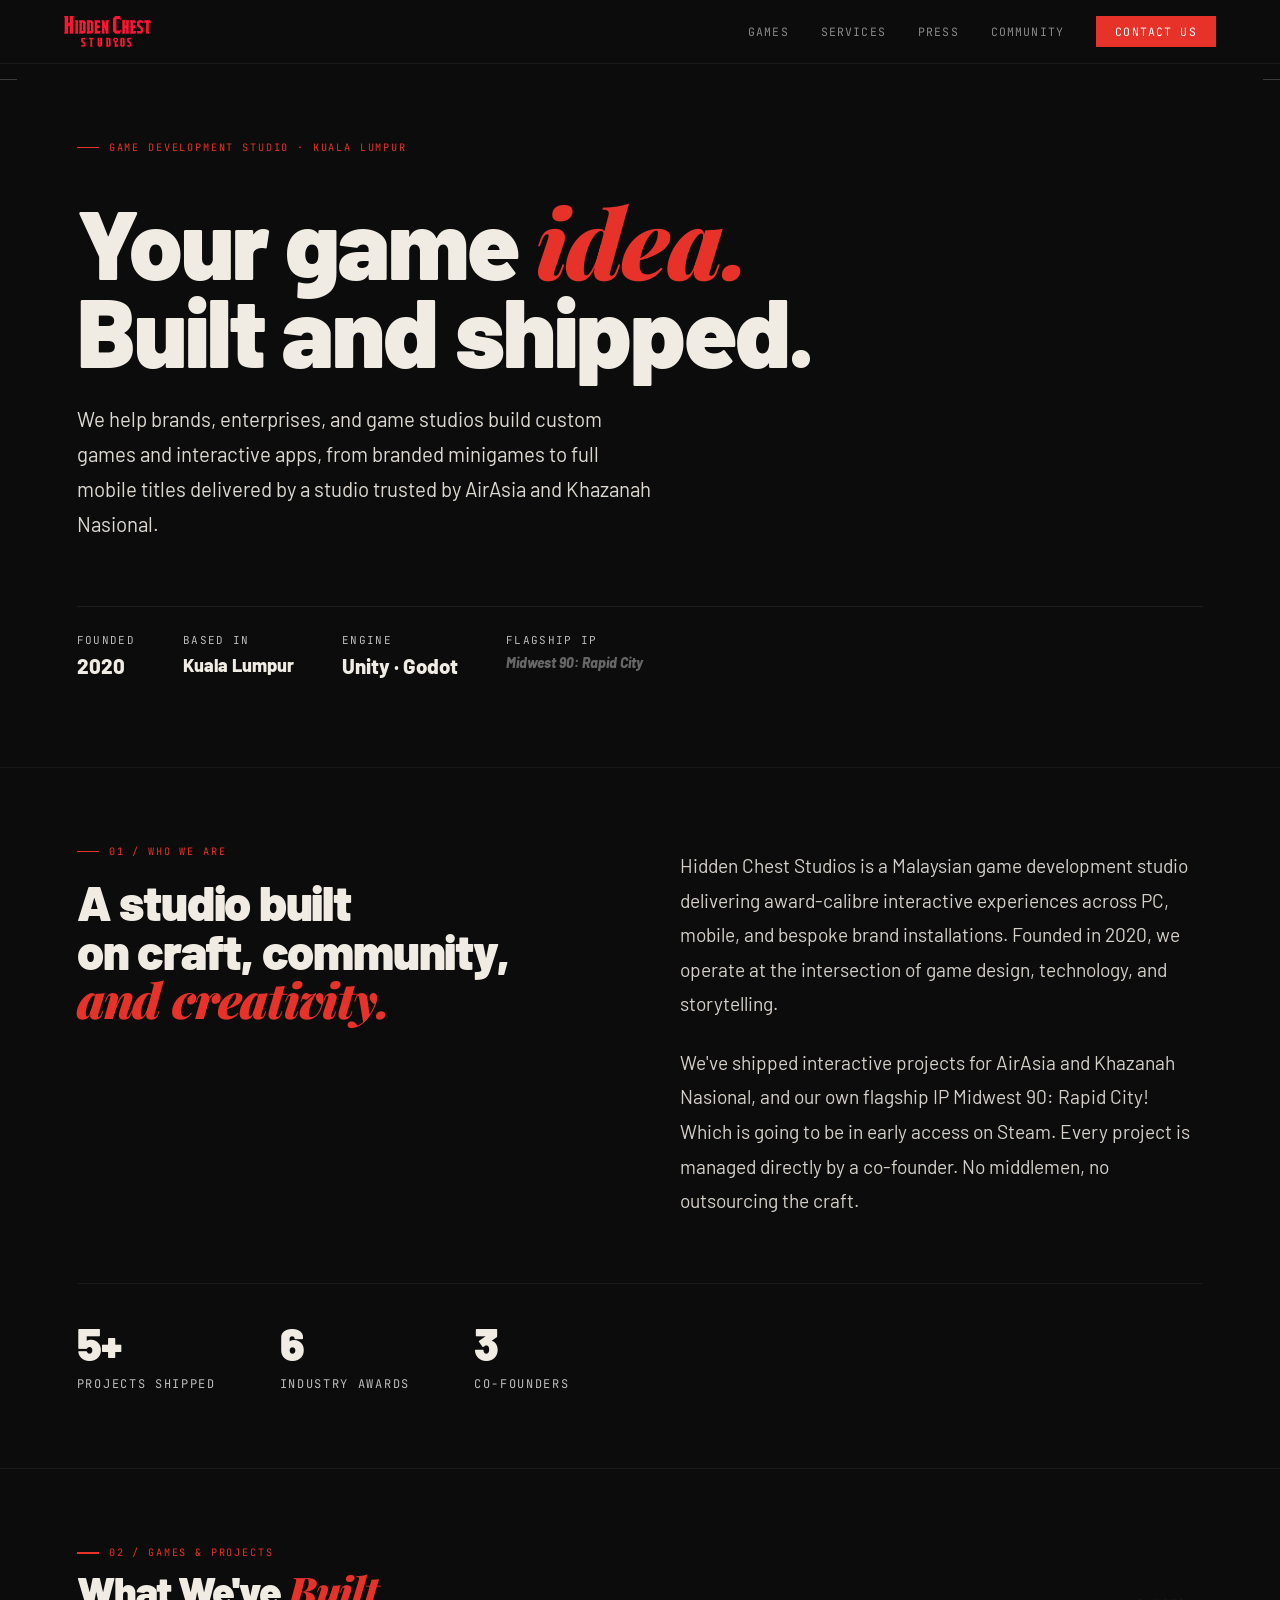
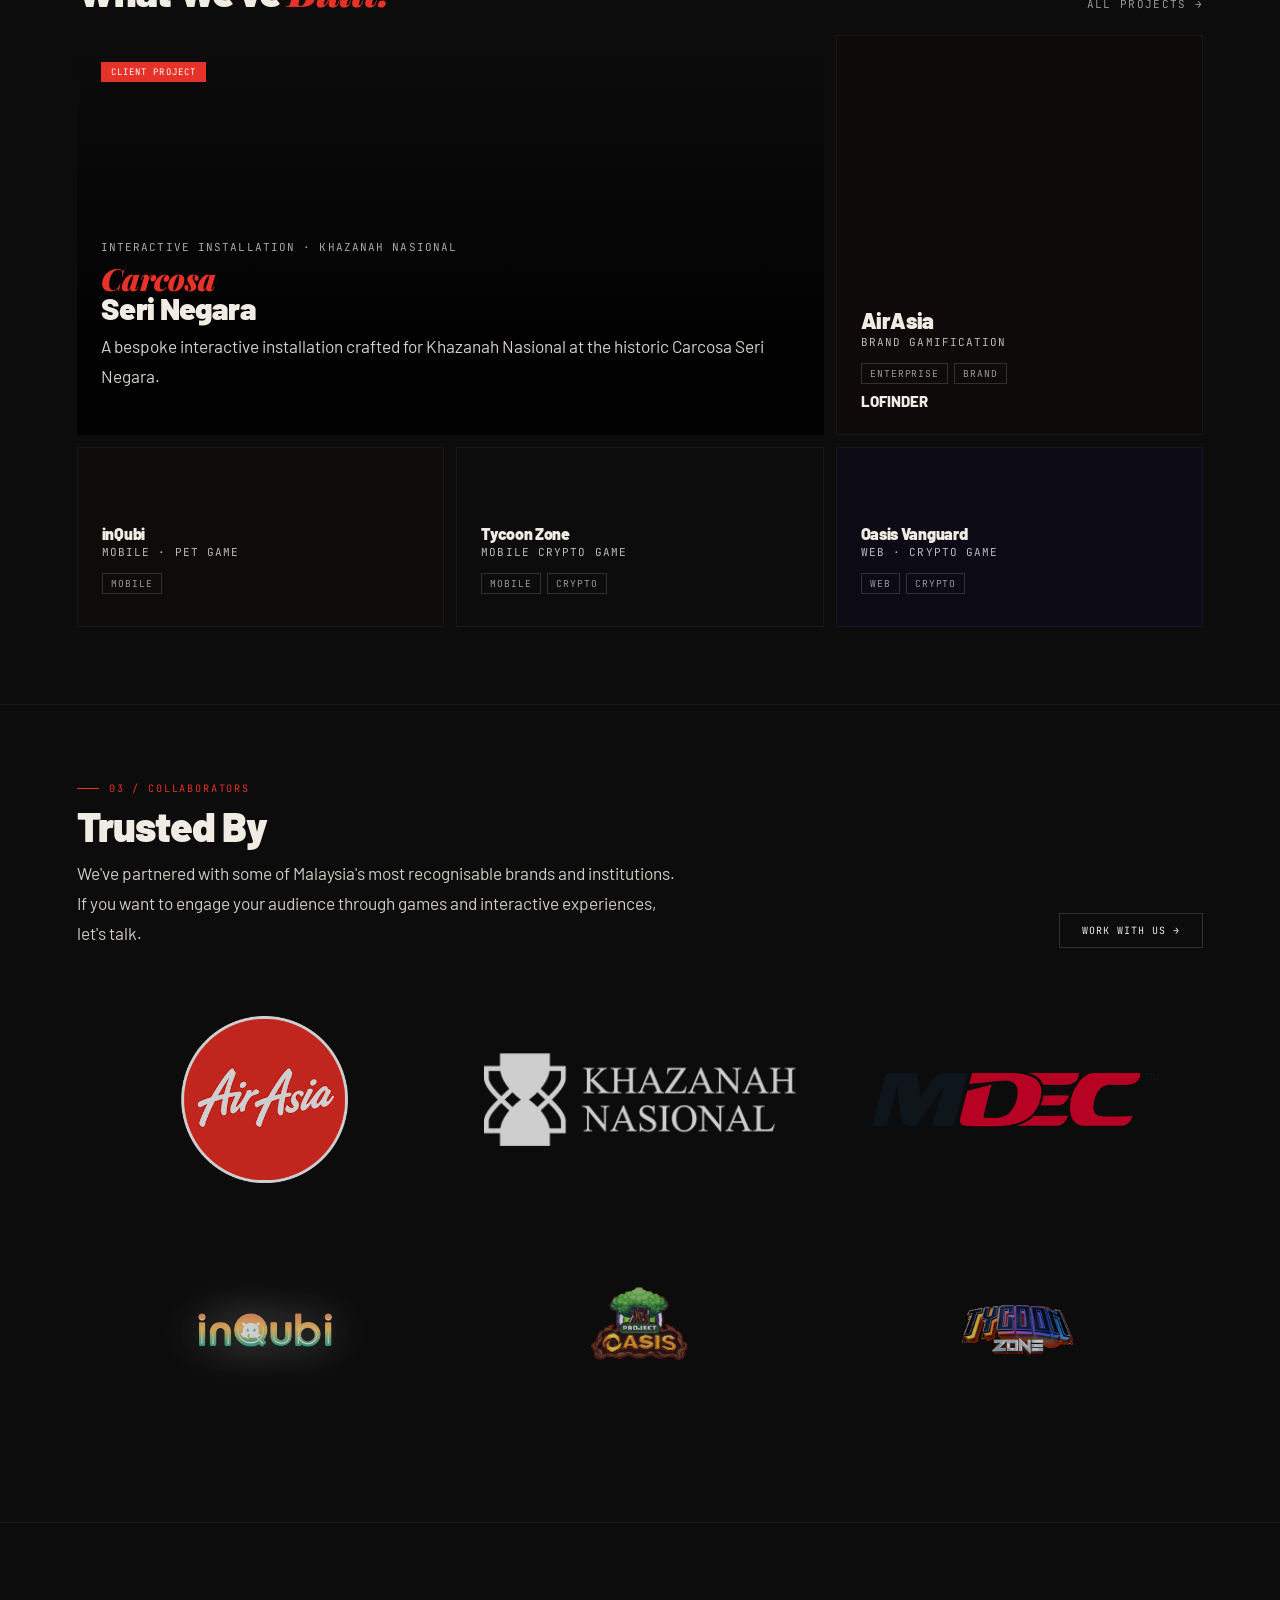
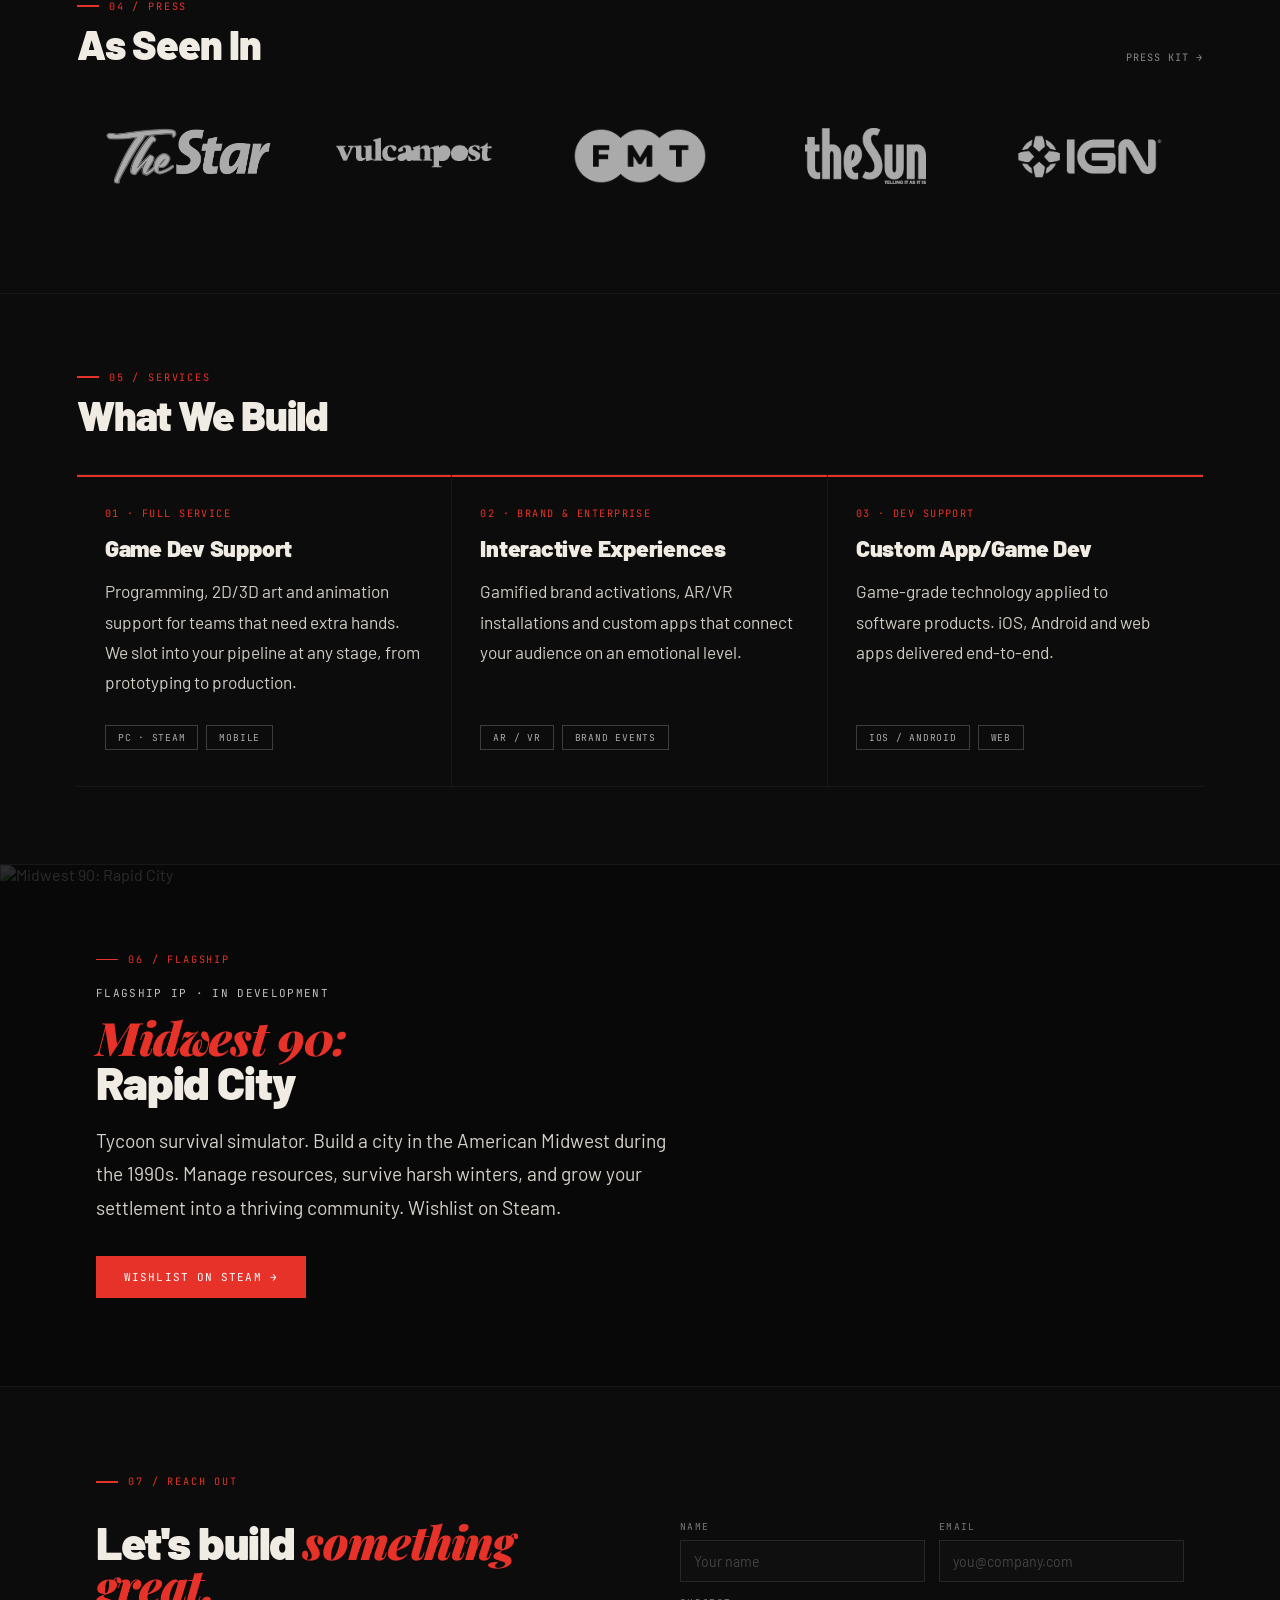
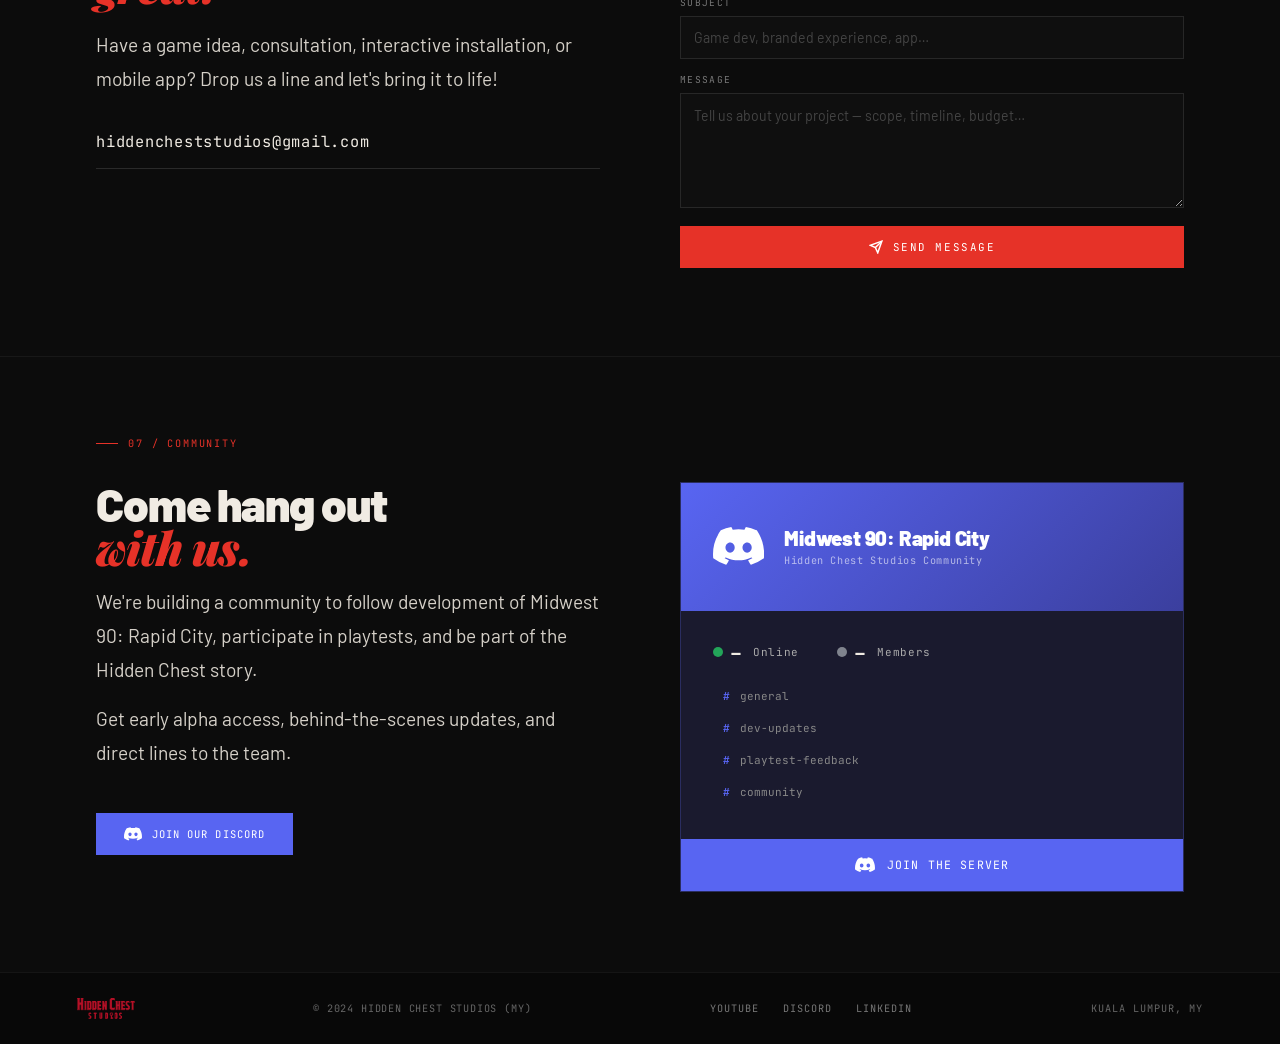
==== index.html @ c143914c "Cache-bust content.json fetch to prevent stale content flashing back" ====
<!DOCTYPE html>
<html lang="en">
<head>
  <meta charset="UTF-8">
  <meta name="viewport" content="width=device-width, initial-scale=1.0">
  <title>Hidden Chest Studio</title>
  <link rel="preconnect" href="https://fonts.googleapis.com">
  <link rel="preconnect" href="https://fonts.gstatic.com" crossorigin>
  <link href="https://fonts.googleapis.com/css2?family=Barlow:ital,wght@0,400;0,600;0,700;0,800;0,900;1,400&family=JetBrains+Mono:wght@400;500&family=Playfair+Display:ital,wght@1,400;1,700&family=Space+Grotesk:wght@300;400;500;600;700&family=Syne:wght@400;600;700;800&display=swap" rel="stylesheet">
  <style>
    *, *::before, *::after { box-sizing: border-box; margin: 0; padding: 0; }
    :root {
      --bg:      #0C0C0C;
      --red:     #E63228;
      --cream:   #F0EBE3;
      --border:  rgba(255,255,255,.05);
      --border6: rgba(255,255,255,.06);
    }
    html { scroll-behavior: smooth; }
    body { background: var(--bg); color: var(--cream); font-family: 'Barlow', system-ui, sans-serif; margin: 0; overflow-x: hidden; }
    @keyframes kb { 0%,100%{transform:scale(1.06) translate(0%,0%)} 50%{transform:scale(1.06) translate(-1.5%,-.8%)} }

    .site { max-width: 2560px; margin: 0 auto; background: var(--bg); box-shadow: 0 8px 80px rgba(0,0,0,.7); }

    /* NAV */
    nav { display:flex; align-items:center; justify-content:space-between; padding:0 clamp(40px,5vw,120px); height:clamp(60px,5vw,80px); background:var(--bg); border-bottom:1px solid var(--border6); position:sticky; top:0; z-index:100; }
    .nav-logo { display:flex; align-items:center; }
    .nav-logo-img { height:clamp(28px,2.4vw,40px); width:auto; display:block; }
    .nav-links { display:flex; align-items:center; gap:32px; }
    .nav-link { font-family:'JetBrains Mono',monospace; font-size:clamp(11px,.9vw,14px); letter-spacing:.1em; text-transform:uppercase; color:#888; text-decoration:none; }
    .nav-link:hover { color:var(--cream); }
    .nav-cta { display:inline-flex; padding:clamp(8px,.6vw,12px) clamp(18px,1.5vw,28px); background:var(--red); color:#fff; font-family:'JetBrains Mono',monospace; font-size:clamp(11px,.9vw,14px); letter-spacing:.1em; text-transform:uppercase; text-decoration:none; }
    .nav-cta:hover { background:#c8241b; }

    /* HERO */
    .hero { position:relative; background:var(--bg); padding:clamp(60px,6vw,120px) clamp(40px,6vw,140px) clamp(70px,7vw,130px); overflow:hidden; min-height:clamp(560px,50vw,900px); }
    .hero-video { position:absolute; inset:0; pointer-events:none; overflow:hidden; z-index:0; }
    .hero-video video { position:absolute; top:0; left:0; width:100%; height:100%; object-fit:cover; object-position:center; }
    .hero-overlay { position:absolute; inset:0; background:rgba(12,12,12,.78); z-index:1; }
    .hero-inner { position:relative; z-index:2; }
    .corner { position:absolute; width:18px; height:18px; }
    .corner-tl { top:-62px; left:-78px; border-top:1.5px solid rgba(255,255,255,.2); border-left:1.5px solid rgba(255,255,255,.2); }
    .corner-tr { top:-62px; right:-78px; border-top:1.5px solid rgba(255,255,255,.2); border-right:1.5px solid rgba(255,255,255,.2); }
    .eyebrow { display:flex; align-items:center; gap:10px; margin-bottom:42px; }
    .eyebrow-line { width:22px; height:1.5px; background:var(--red); }
    .eyebrow-text { font-family:'JetBrains Mono',monospace; font-size:clamp(10px,.8vw,13px); letter-spacing:.18em; text-transform:uppercase; color:var(--red); }
    .hero h1 { margin:0 0 28px; font-family:'Barlow',sans-serif; font-weight:900; font-size:clamp(56px,7.5vw,140px); line-height:.92; letter-spacing:-.02em; color:var(--cream); }
    .hero h1 em { font-family:'Playfair Display',serif; font-style:italic; color:var(--red); }
    .hero-desc { margin:0 0 64px; font-size:clamp(18px,1.6vw,26px); font-weight:400; color:rgba(240,235,227,.92); line-height:1.7; max-width:clamp(500px,45vw,800px); }
    .hero-stats { border-top:1px solid rgba(255,255,255,.07); padding-top:26px; display:flex; align-items:flex-start; gap:48px; flex-wrap:wrap; }
    .stat-label { font-family:'JetBrains Mono',monospace; font-size:clamp(11px,.85vw,14px); letter-spacing:.12em; text-transform:uppercase; color:#bbb; margin-bottom:7px; }
    .stat-val { font-family:'Barlow',sans-serif; font-size:clamp(18px,1.6vw,26px); font-weight:800; color:var(--cream); }

    /* SECTIONS */
    .section { padding:clamp(60px,6vw,120px) clamp(40px,6vw,140px); border-top:1px solid var(--border); }
    .sec-eyebrow { display:flex; align-items:center; gap:10px; margin-bottom:12px; }
    .sec-line { width:22px; height:1.5px; background:var(--red); }
    .sec-tag { font-family:'JetBrains Mono',monospace; font-size:clamp(10px,.8vw,13px); letter-spacing:.18em; text-transform:uppercase; color:var(--red); }
    .sec-h2 { margin:0; font-family:'Barlow',sans-serif; font-weight:900; font-size:clamp(36px,3.2vw,60px); letter-spacing:-.025em; color:var(--cream); line-height:.95; }
    .sec-h2 em { font-family:'Playfair Display',serif; font-style:italic; color:var(--red); }

    /* WHO WE ARE */
    .about-grid { display:grid; grid-template-columns:1fr 1fr; gap:80px; align-items:start; margin-top:0; }
    .about-left { }
    .about-left .sec-eyebrow { margin-bottom:20px; }
    .about-left h2 { font-family:'Barlow',sans-serif; font-weight:900; font-size:clamp(36px,3.8vw,54px); letter-spacing:-.025em; color:var(--cream); line-height:1.0; margin:0; }
    .about-left h2 em { font-family:'Playfair Display',serif; font-style:italic; color:var(--red); }
    .about-right { padding-top:4px; }
    .about-p { font-size:clamp(17px,1.5vw,22px); color:rgba(240,235,227,.88); line-height:1.8; margin:0 0 24px; }
    .about-p em { font-style:italic; color:rgba(240,235,227,.95); }
    .about-stats { display:flex; gap:64px; margin-top:40px; padding-top:32px; border-top:1px solid var(--border); }
    .about-stat-num { font-family:'Barlow',sans-serif; font-size:clamp(38px,3.5vw,64px); font-weight:900; color:var(--cream); letter-spacing:-.02em; margin-bottom:6px; }
    .about-stat-label { font-family:'JetBrains Mono',monospace; font-size:clamp(12px,.9vw,15px); letter-spacing:.14em; text-transform:uppercase; color:#bbb; }
    /* legacy stat-block kept for compat */
    .stat-block { padding:18px 0; border-bottom:1px solid var(--border); display:flex; align-items:flex-end; justify-content:space-between; }
    .stat-block:last-child { border-bottom:none; }
    .stat-big { font-family:'Barlow',sans-serif; font-size:36px; font-weight:900; letter-spacing:-.02em; color:var(--cream); }
    .stat-sub { font-family:'JetBrains Mono',monospace; font-size:9px; letter-spacing:.12em; text-transform:uppercase; color:#444; margin-top:5px; }

    /* SERVICES */
    .services-grid { display:grid; grid-template-columns:repeat(3,1fr); gap:0; margin-top:40px; border-top:1px solid var(--border); }
    .svc-card { background:transparent; border-right:1px solid var(--border); border-bottom:1px solid var(--border); padding:32px 28px 36px; display:flex; flex-direction:column; justify-content:space-between; position:relative; }
    .svc-card:last-child { border-right:none; }
    .svc-card::before { content:''; position:absolute; top:0; left:0; right:0; height:2px; background:var(--red); }
    .svc-num { font-family:'JetBrains Mono',monospace; font-size:clamp(10px,.8vw,13px); letter-spacing:.14em; text-transform:uppercase; color:var(--red); margin-bottom:14px; }
    .svc-title { font-family:'Barlow',sans-serif; font-size:clamp(20px,1.8vw,28px); font-weight:900; color:var(--cream); margin:0 0 14px; letter-spacing:-.01em; }
    .svc-desc { font-size:clamp(16px,1.35vw,21px); color:#d0cbc3; line-height:1.75; margin-bottom:28px; }
    .svc-tags { display:flex; gap:8px; flex-wrap:wrap; }
    .svc-tag { display:inline-block; font-family:'JetBrains Mono',monospace; font-size:clamp(9px,.75vw,12px); letter-spacing:.08em; text-transform:uppercase; color:#aaa; border:1px solid rgba(255,255,255,.2); padding:5px 12px; }

    /* TRUSTED BY */
    .partners-header { display:flex; align-items:flex-end; justify-content:space-between; margin-bottom:36px; }
    .partners-cta { display:inline-flex; padding:10px 22px; border:1px solid rgba(255,255,255,.15); color:var(--cream); font-family:'JetBrains Mono',monospace; font-size:10px; letter-spacing:.1em; text-transform:uppercase; text-decoration:none; }
    .partners-cta:hover { background:rgba(255,255,255,.05); }
    .partners-sub { font-size:clamp(16px,1.35vw,21px); color:#d0cbc3; line-height:1.75; max-width:600px; margin-top:12px; }
    .partners-grid { display:grid; grid-template-columns:repeat(3,1fr); }
    .partner-box { padding:clamp(24px,2.5vw,48px); display:flex; align-items:center; justify-content:center; height:clamp(200px,18vw,320px); }
    .partner-box:nth-child(3n) { border-right:none; }
    .partner-box:nth-child(4),.partner-box:nth-child(5),.partner-box:nth-child(6) { border-bottom:none; }
    .partner-name { font-family:'JetBrains Mono',monospace; font-size:11px; letter-spacing:.12em; text-transform:uppercase; color:#777; text-align:center; }
    .partner-logo { width:100%; height:100%; object-fit:contain; opacity:.8; transition:opacity .3s, transform .3s; filter:none; }
    .partner-box:hover .partner-logo { opacity:1; transform:scale(1.05); }
    .partner-logo--white { filter:brightness(0) invert(1); }

    /* PRESS */
    .press-header { display:flex; align-items:flex-end; justify-content:space-between; margin-bottom:32px; }
    .press-kit-link { font-family:'JetBrains Mono',monospace; font-size:clamp(10px,.8vw,13px); letter-spacing:.1em; text-transform:uppercase; color:#888; text-decoration:none; }
    .press-kit-link:hover { color:var(--cream); }
    .press-grid { display:grid; grid-template-columns:repeat(5,1fr); gap:0; }
    .press-card { padding:clamp(24px,2.5vw,44px) clamp(20px,2vw,36px); display:flex; align-items:center; justify-content:center; }
    .press-logo { max-height:clamp(56px,4.4vw,80px); width:auto; max-width:100%; filter:brightness(0) invert(1); opacity:.65; transition:opacity .2s; display:block; }
    .press-card:hover .press-logo { opacity:1; }

    /* GAMES BENTO */
    .games-header { display:flex; align-items:flex-end; justify-content:space-between; margin-bottom:24px; }
    .games-all { font-family:'JetBrains Mono',monospace; font-size:clamp(11px,.85vw,14px); letter-spacing:.12em; text-transform:uppercase; color:#999; text-decoration:none; }
    .games-all:hover { color:var(--cream); }
    .games-bento { display:grid; grid-template-columns:repeat(3,1fr); gap:12px; }
    /* Flagship */
    .game-flagship { grid-column:span 2; position:relative; overflow:hidden; min-height:400px; background:#0d0d0d; display:flex; flex-direction:column; }
    .game-flagship-bg { position:absolute; inset:0; }
    .game-flagship-bg img { width:100%; height:100%; object-fit:cover; opacity:.7; }
    .game-flagship-overlay { position:absolute; inset:0; background:linear-gradient(to top,rgba(0,0,0,.85) 25%,rgba(0,0,0,.08) 100%); }
    .game-flagship-top { position:relative; z-index:3; padding:24px 24px 0; }
    .game-flagship-badge { display:inline-block; padding:4px 10px; background:var(--red); font-family:'JetBrains Mono',monospace; font-size:9px; letter-spacing:.12em; text-transform:uppercase; color:#fff; }
    .game-flagship-content { position:relative; z-index:3; padding:24px; margin-top:auto; }
    .game-platform { font-family:'JetBrains Mono',monospace; font-size:clamp(11px,.85vw,13px); letter-spacing:.1em; text-transform:uppercase; color:rgba(255,255,255,.65); margin-bottom:10px; }
    .game-flagship-content h3 { margin:0 0 10px; font-family:'Barlow',sans-serif; font-weight:900; font-size:clamp(26px,2.4vw,36px); letter-spacing:-.02em; color:var(--cream); line-height:.95; }
    .game-flagship-content h3 em { font-family:'Playfair Display',serif; font-style:italic; color:var(--red); }
    .game-flagship-desc { font-size:clamp(16px,1.35vw,20px); color:#d5d0c8; line-height:1.7; margin:0 0 20px; }
    .game-flagship-cta { display:inline-flex; padding:10px 22px; background:var(--red); color:#fff; font-family:'JetBrains Mono',monospace; font-size:10px; letter-spacing:.1em; text-transform:uppercase; text-decoration:none; }
    .game-flagship-cta:hover { background:#c8241b; }
    /* Small cards */
    .game-card { background:#111; border:1px solid var(--border); padding:24px; display:flex; flex-direction:column; min-height:180px; }
    .game-card-icon { width:30px; height:30px; }
    .game-card-name-big { font-family:'Barlow',sans-serif; font-size:22px; font-weight:900; color:var(--cream); letter-spacing:-.02em; margin:16px 0 2px; }
    .game-card-sub { font-family:'JetBrains Mono',monospace; font-size:clamp(11px,.85vw,13px); letter-spacing:.1em; text-transform:uppercase; color:#bbb; }
    .game-card-bottom { margin-top:auto; padding-top:20px; }
    .game-card-tags { display:flex; gap:6px; flex-wrap:wrap; margin-bottom:8px; }
    .game-card-tag { font-family:'JetBrains Mono',monospace; font-size:clamp(9px,.75vw,12px); letter-spacing:.1em; text-transform:uppercase; color:#999; border:1px solid rgba(255,255,255,.15); padding:3px 8px; }
    .game-card-title { font-family:'Barlow',sans-serif; font-size:15px; font-weight:800; color:var(--cream); }


    .game-card { position:relative; overflow:hidden; }
    .game-card-bgimg { position:absolute; inset:0; z-index:0; }
    .game-card-bgimg img { width:100%; height:100%; object-fit:cover; opacity:.6; }
    .game-card-bgimg::after { content:''; position:absolute; inset:0; background:linear-gradient(to top, rgba(0,0,0,.78) 15%, rgba(0,0,0,.08) 100%); }
    .game-card > *:not(.game-card-bgimg) { position:relative; z-index:1; }
    .game-card-logo { height:30px; width:auto; display:block; }
    .game-card-bottom .game-card-name-big { margin-top:0; }
    .game-card-bottom .game-card-sub { margin-bottom:14px; }
    /* FLAGSHIP */
    .flagship { position:relative; overflow:hidden; padding:88px 96px; border-top:1px solid var(--border); min-height:500px; }
    .flagship-bg { position:absolute; inset:0; z-index:0; }
    .flagship-bg img { width:100%; height:100%; object-fit:cover; opacity:.55; }
    .flagship-overlay { position:absolute; inset:0; background:rgba(8,8,8,.72); z-index:1; }
    .flagship-inner { position:relative; z-index:2; max-width:600px; }
    .flagship-subtitle { font-family:'JetBrains Mono',monospace; font-size:clamp(11px,.85vw,14px); letter-spacing:.12em; text-transform:uppercase; color:#fff; margin-bottom:16px; opacity:.75; }
    .flagship h2 { margin:0 0 20px; font-family:'Barlow',sans-serif; font-weight:900; font-size:clamp(36px,3.6vw,52px); letter-spacing:-.025em; color:var(--cream); line-height:.95; }
    .flagship h2 em { font-family:'Playfair Display',serif; font-style:italic; color:var(--red); }
    .flagship-desc { font-size:clamp(17px,1.5vw,23px); color:#d5d0c8; line-height:1.75; margin:0 0 32px; }
    .flagship-cta { display:inline-flex; padding:14px 28px; background:var(--red); color:#fff; font-family:'JetBrains Mono',monospace; font-size:11px; letter-spacing:.1em; text-transform:uppercase; text-decoration:none; }
    .flagship-cta:hover { background:#c8241b; }

    /* CONTACT */
    .contact { padding:88px 96px; border-top:1px solid var(--border); }
    .contact-grid { display:grid; grid-template-columns:1fr 1fr; gap:80px; align-items:start; margin-top:32px; }
    .contact h2 { margin:0 0 20px; font-family:'Barlow',sans-serif; font-weight:900; font-size:clamp(32px,3.6vw,52px); letter-spacing:-.025em; color:var(--cream); line-height:.95; }
    .contact h2 em { font-family:'Playfair Display',serif; font-style:italic; color:var(--red); }
    .contact-desc { font-size:clamp(17px,1.5vw,23px); color:#d5d0c8; line-height:1.75; margin:0 0 36px; }
    .contact-email { display:block; font-family:'JetBrains Mono',monospace; font-size:clamp(14px,1.2vw,18px); letter-spacing:.05em; color:var(--cream); text-decoration:none; border-bottom:1px solid rgba(255,255,255,.12); padding-bottom:16px; margin-bottom:16px; }
    .contact-email:hover { color:var(--red); }
    /* CONTACT FORM */
    .contact-form { display:flex; flex-direction:column; gap:14px; }
    .form-row { display:grid; grid-template-columns:1fr 1fr; gap:14px; }
    .form-field { display:flex; flex-direction:column; gap:7px; }
    .form-label { font-family:'JetBrains Mono',monospace; font-size:clamp(9px,.75vw,11px); letter-spacing:.14em; text-transform:uppercase; color:#777; }
    .form-input, .form-textarea { background:#0f0f0f; border:1px solid rgba(255,255,255,.1); color:var(--cream); font-family:'Barlow',sans-serif; font-size:clamp(14px,1.1vw,16px); padding:clamp(10px,.9vw,14px) clamp(12px,1vw,16px); outline:none; transition:border-color .2s; width:100%; }
    .form-input:focus, .form-textarea:focus { border-color:var(--red); }
    .form-input::placeholder, .form-textarea::placeholder { color:#444; }
    .form-textarea { resize:vertical; min-height:clamp(100px,9vw,140px); line-height:1.6; }
    .form-submit { display:flex; align-items:center; justify-content:center; gap:10px; width:100%; padding:clamp(12px,1.1vw,16px); background:var(--red); color:#fff; font-family:'JetBrains Mono',monospace; font-size:clamp(10px,.85vw,13px); letter-spacing:.14em; text-transform:uppercase; border:none; cursor:pointer; margin-top:4px; transition:background .2s; }
    .form-submit:hover { background:#c8241b; }
    .form-submit:disabled { background:#555; cursor:not-allowed; }
    .form-success { display:none; flex-direction:column; align-items:center; justify-content:center; text-align:center; gap:14px; padding:clamp(32px,4vw,56px) 24px; border:1px solid rgba(255,255,255,.06); }
    .form-success-check { width:44px; height:44px; border-radius:50%; background:rgba(230,50,40,.12); display:flex; align-items:center; justify-content:center; }
    .form-success-title { font-family:'Barlow',sans-serif; font-weight:900; font-size:clamp(18px,1.6vw,24px); color:var(--cream); }
    .form-success-sub { font-family:'JetBrains Mono',monospace; font-size:clamp(10px,.85vw,13px); letter-spacing:.08em; color:#666; }

    /* COMMUNITY */
    .community { padding:80px 96px; background:var(--bg); border-top:1px solid var(--border); }
    .community-grid { display:grid; grid-template-columns:1fr 1fr; gap:80px; align-items:start; margin-top:32px; }
    .community h2 { margin:0 0 16px; font-family:'Barlow',sans-serif; font-weight:900; font-size:clamp(32px,3.6vw,52px); letter-spacing:-.025em; color:var(--cream); line-height:.95; }
    .community h2 em { font-family:'Playfair Display',serif; font-style:italic; color:var(--red); }
    .community-p { font-size:clamp(17px,1.5vw,23px); color:#d5d0c8; line-height:1.75; margin:0 0 16px; }
    .discord-btn { display:inline-flex; align-items:center; gap:10px; padding:14px 28px; background:#5865F2; color:#fff; font-family:'JetBrains Mono',monospace; font-size:10.5px; letter-spacing:.1em; text-transform:uppercase; text-decoration:none; margin-top:28px; }
    .discord-btn:hover { background:#4752c4; }
    .discord-card { background:#1a1a2e; border:1px solid rgba(88,101,242,.25); overflow:hidden; display:flex; flex-direction:column; }
    .discord-card-banner { background:linear-gradient(135deg,#5865F2 0%,#3b3f9e 100%); padding:clamp(28px,3vw,48px) clamp(24px,2.5vw,40px); display:flex; align-items:center; gap:20px; }
    .discord-card-icon { width:clamp(48px,4vw,72px); height:clamp(48px,4vw,72px); flex-shrink:0; }
    .discord-card-server { font-family:'Barlow',sans-serif; font-size:clamp(18px,1.6vw,26px); font-weight:900; color:#fff; letter-spacing:-.01em; }
    .discord-card-tagline { font-family:'JetBrains Mono',monospace; font-size:clamp(10px,.8vw,13px); color:rgba(255,255,255,.6); letter-spacing:.06em; margin-top:4px; }
    .discord-card-body { padding:clamp(24px,2.5vw,40px); display:flex; flex-direction:column; gap:20px; flex:1; }
    .discord-card-stats { display:flex; gap:clamp(24px,3vw,48px); }
    .discord-stat { display:flex; align-items:center; gap:8px; }
    .discord-stat-dot { width:10px; height:10px; border-radius:50%; flex-shrink:0; }
    .discord-stat-dot--online { background:#23a559; }
    .discord-stat-dot--members { background:#80848e; }
    .discord-stat-label { font-family:'JetBrains Mono',monospace; font-size:clamp(11px,.85vw,14px); color:#aaa; letter-spacing:.06em; }
    .discord-stat-num { font-family:'Barlow',sans-serif; font-size:clamp(14px,1.2vw,18px); font-weight:800; color:var(--cream); margin-right:4px; }
    .discord-channels { display:flex; flex-direction:column; gap:2px; }
    .discord-channel { display:flex; align-items:center; gap:10px; padding:8px 10px; border-radius:4px; font-family:'JetBrains Mono',monospace; font-size:clamp(11px,.85vw,14px); color:#888; }
    .discord-channel::before { content:'#'; color:#5865F2; font-weight:700; }
    .discord-card-join { display:flex; align-items:center; justify-content:center; gap:12px; padding:clamp(14px,1.4vw,22px); background:#5865F2; color:#fff; font-family:'JetBrains Mono',monospace; font-size:clamp(11px,.9vw,14px); letter-spacing:.1em; text-transform:uppercase; text-decoration:none; transition:background .2s; margin-top:auto; }
    .discord-card-join:hover { background:#4752c4; }

    /* FOOTER */
    footer { padding:clamp(20px,2vw,36px) clamp(40px,6vw,140px); background:#080808; border-top:1px solid var(--border); display:flex; justify-content:space-between; align-items:center; }
    .footer-brand { display:flex; align-items:center; }
    .footer-logo-img { height:clamp(20px,1.6vw,28px); width:auto; display:block; opacity:.7; }
    .footer-copy { font-family:'JetBrains Mono',monospace; font-size:clamp(10px,.8vw,13px); letter-spacing:.08em; text-transform:uppercase; color:#666; }
    .footer-links { display:flex; align-items:center; gap:24px; }
    .footer-link { font-family:'JetBrains Mono',monospace; font-size:clamp(10px,.8vw,13px); letter-spacing:.1em; text-transform:uppercase; color:#777; text-decoration:none; }
    .footer-link:hover { color:var(--cream); }
    .footer-location { font-family:'JetBrains Mono',monospace; font-size:clamp(10px,.8vw,13px); letter-spacing:.1em; text-transform:uppercase; color:#666; }

    /* RESPONSIVE */
    @media (max-width:1024px) {
      nav,.hero,.section,.contact,.community,.flagship,footer { padding-left:40px; padding-right:40px; }
      .services-grid { grid-template-columns:1fr 1fr; }
      .about-grid,.contact-grid,.community-grid { gap:48px; }
      .partners-grid { grid-template-columns:repeat(3,1fr); }
      .partners-grid .partner-box:nth-child(3) { border-right:none; }
      .press-grid { grid-template-columns:repeat(3,1fr); }
    }
    @media (max-width:768px) {
      nav { padding:0 24px; }
      .hero,.section,.contact,.community,.flagship { padding-left:24px; padding-right:24px; }
      footer { padding:24px; flex-wrap:wrap; gap:16px; }
      .about-grid,.contact-grid,.community-grid { grid-template-columns:1fr; }
      .games-bento { grid-template-columns:1fr 1fr; }
      .game-flagship { grid-column:span 2; }
      .partners-grid { grid-template-columns:repeat(2,1fr); }
      .press-grid { grid-template-columns:repeat(2,1fr); }
      .partners-header { flex-direction:column; align-items:flex-start; gap:16px; }
      .about-stats { gap:32px; }
    }
    @media (max-width:580px) {
      .nav-links { display:none; }
      .services-grid,.games-bento { grid-template-columns:1fr; }
      .game-flagship { grid-column:span 1; min-height:340px; }
      .hero-stats { flex-wrap:wrap; gap:24px; }
      .partners-grid,.press-grid { grid-template-columns:1fr 1fr; }
      .about-stats { flex-wrap:wrap; gap:24px; }
    }
  </style>
</head>
<body>
<div class="site">

  <!-- NAV -->
  <nav>
    <div class="nav-logo">
      <img src="images/HIddenChestLogo.png" alt="Hidden Chest Studio" class="nav-logo-img">
    </div>
    <div class="nav-links">
      <a href="#portfolio" class="nav-link">Games</a>
      <a href="#services"  class="nav-link">Services</a>
      <a href="#about"     class="nav-link">Press</a>
      <a href="#community" class="nav-link">Community</a>
      <a href="#contact"   class="nav-cta">Contact Us</a>
    </div>
  </nav>

  <!-- HERO -->
  <div class="hero">
    <div class="hero-video">
      <video autoplay muted loop playsinline>
        <source src="./hero-bg2.mp4" type="video/mp4">
      </video>
    </div>
    <div class="hero-overlay"></div>
    <div class="hero-inner">
      <div class="corner corner-tl"></div>
      <div class="corner corner-tr"></div>
      <div class="eyebrow">
        <div class="eyebrow-line"></div>
        <span class="eyebrow-text" id="hero-tagline">Game Development Studio · Kuala Lumpur</span>
      </div>
      <h1 id="hero-h1">Your game <em>idea.</em><br>Built and shipped.</h1>
      <p class="hero-desc" id="hero-desc">We help brands, enterprises, and game studios build custom games and interactive apps, from branded minigames to full mobile titles delivered by a studio trusted by AirAsia and Khazanah Nasional.</p>
      <div class="hero-stats">
        <div><div class="stat-label" id="hero-stat1-label">Founded</div><div class="stat-val" id="hero-stat1-val">2020</div></div>
        <div><div class="stat-label" id="hero-stat2-label">Based In</div><div class="stat-val" id="hero-stat2-val" style="font-size:18px">Kuala Lumpur</div></div>
        <div><div class="stat-label" id="hero-stat3-label">Engine</div><div class="stat-val" id="hero-stat3-val">Unity · Godot</div></div>
        <div><div class="stat-label" id="hero-stat4-label">Flagship IP</div><div class="stat-val" id="hero-stat4-val" style="font-size:14px;color:#666;font-style:italic">Midwest 90: Rapid City</div></div>
      </div>
    </div>
  </div>

  <!-- 01 WHO WE ARE -->
  <div class="section" id="about">
    <div class="about-grid">
      <div class="about-left">
        <div class="sec-eyebrow"><div class="sec-line"></div><span class="sec-tag">01 / Who We Are</span></div>
        <h2 id="about-h2">A studio built<br>on craft, community,<br><em>and creativity.</em></h2>
      </div>
      <div class="about-right">
        <p class="about-p" id="about-p1">Hidden Chest Studios is a Malaysian game development studio delivering award-calibre interactive experiences across PC, mobile, and bespoke brand installations. Founded in 2020, we operate at the intersection of game design, technology, and storytelling.</p>
        <p class="about-p" id="about-p2">We've shipped interactive projects for AirAsia and Khazanah Nasional, and our own flagship IP Midwest 90: Rapid City! Which is going to be in early access on Steam. Every project is managed directly by a co-founder. No middlemen, no outsourcing the craft.</p>
      </div>
    </div>
    <div class="about-stats">
      <div><div class="about-stat-num" id="about-stat1-num">5+</div><div class="about-stat-label" id="about-stat1-label">Projects Shipped</div></div>
      <div><div class="about-stat-num" id="about-stat2-num">6</div><div class="about-stat-label" id="about-stat2-label">Industry Awards</div></div>
      <div><div class="about-stat-num" id="about-stat3-num">3</div><div class="about-stat-label" id="about-stat3-label">Co-Founders</div></div>
    </div>
  </div>

  <!-- 02 PORTFOLIO -->
  <div class="section" id="portfolio">
    <div class="games-header">
      <div>
        <div class="sec-eyebrow"><div class="sec-line"></div><span class="sec-tag">02 / Games &amp; Projects</span></div>
        <h2 class="sec-h2" id="games-h2">What We've <em>Built.</em></h2>
      </div>
      <a href="#" class="games-all">All projects →</a>
    </div>
    <div class="games-bento">

      <!-- Flagship client project: Carcosa (Khazanah Nasional) -->
      <div class="game-flagship">
        <div class="game-flagship-bg"><img id="carcosa-bg-img" src="https://raw.githubusercontent.com/alexthiddenchest-alt/Hidden-Chest-Studio/main/images/projects/carcosa.png" alt="Carcosa Seri Negara" onerror="this.style.display='none'"></div>
        <div class="game-flagship-overlay"></div>
        <div class="game-flagship-top"><span class="game-flagship-badge">Client Project</span></div>
        <div class="game-flagship-content">
          <div class="game-platform">Interactive Installation · Khazanah Nasional</div>
          <h3><em>Carcosa</em><br><span>Seri Negara</span></h3>
          <p class="game-flagship-desc">A bespoke interactive installation crafted for Khazanah Nasional at the historic Carcosa Seri Negara.</p>
        </div>
      </div>

      <!-- AirAsia — LOFINDER -->
      <div class="game-card" style="background:#0f0a0a;">
        <div class="game-card-bgimg"><img src="https://raw.githubusercontent.com/alexthiddenchest-alt/Hidden-Chest-Studio/main/images/projects/lofinder.png" alt="LOFINDER" onerror="this.parentNode.style.display='none'"></div>
        <div class="game-card-bottom">
          <div class="game-card-name-big">AirAsia</div>
          <div class="game-card-sub">Brand Gamification</div>
          <div class="game-card-tags"><span class="game-card-tag">Enterprise</span><span class="game-card-tag">Brand</span></div>
          <div class="game-card-title">LOFINDER</div>
        </div>
      </div>

      <!-- inQubi -->
      <div class="game-card" style="background:#0d0c08;">
        <div class="game-card-bgimg"><img src="https://raw.githubusercontent.com/alexthiddenchest-alt/Hidden-Chest-Studio/main/images/projects/inqubi-game.png" alt="inQubi" onerror="this.parentNode.style.display='none'"></div>
        <div class="game-card-bottom">
          <div class="game-card-name-big" style="font-size:16px;margin-top:12px">inQubi</div>
          <div class="game-card-sub">Mobile · Pet Game</div>
          <div class="game-card-tags"><span class="game-card-tag">Mobile</span></div>
        </div>
      </div>

      <!-- Tycoon Zone -->
      <div class="game-card" style="background:#0c0c0c;">
        <div class="game-card-bgimg"><img src="https://raw.githubusercontent.com/alexthiddenchest-alt/Hidden-Chest-Studio/main/images/projects/tycoon-zone-game.png" alt="Tycoon Zone" onerror="this.parentNode.style.display='none'"></div>
        <div class="game-card-bottom">
          <div class="game-card-name-big" style="font-size:16px;margin-top:12px">Tycoon Zone</div>
          <div class="game-card-sub">Mobile Crypto Game</div>
          <div class="game-card-tags"><span class="game-card-tag">Mobile</span><span class="game-card-tag">Crypto</span></div>
        </div>
      </div>

      <!-- Oasis Vanguard -->
      <div class="game-card" style="background:#0c0a14;">
        <div class="game-card-bgimg"><img src="https://raw.githubusercontent.com/alexthiddenchest-alt/Hidden-Chest-Studio/main/images/projects/oasis-vanguard.png" alt="Oasis Vanguard" onerror="this.parentNode.style.display='none'"></div>
        <div class="game-card-bottom">
          <div class="game-card-name-big" style="font-size:16px;margin-top:12px">Oasis Vanguard</div>
          <div class="game-card-sub">Web · Crypto Game</div>
          <div class="game-card-tags"><span class="game-card-tag">Web</span><span class="game-card-tag">Crypto</span></div>
        </div>
      </div>

    </div>
  </div>

  <!-- 03 TRUSTED BY -->
  <div class="section" id="collaborators">
    <div class="partners-header">
      <div>
        <div class="sec-eyebrow"><div class="sec-line"></div><span class="sec-tag">03 / Collaborators</span></div>
        <h2 class="sec-h2" id="trusted-by-h2">Trusted By</h2>
        <p class="partners-sub" id="trusted-by-desc">We've partnered with some of Malaysia's most recognisable brands and institutions. If you want to engage your audience through games and interactive experiences, let's talk.</p>
      </div>
      <a href="#contact" class="partners-cta">Work With Us →</a>
    </div>
    <div class="partners-grid">
      <div class="partner-box"><img src="images/airasia.webp" alt="AirAsia" class="partner-logo"></div>
      <div class="partner-box"><img src="images/khazanah.png" alt="Khazanah Nasional" class="partner-logo partner-logo--white"></div>
      <div class="partner-box"><img src="images/mdec.png" alt="MDEC" class="partner-logo"></div>
      <div class="partner-box"><img src="images/inqubi.png" alt="inQubi" class="partner-logo"></div>
      <div class="partner-box"><img src="images/project-oasis-nobg.png" alt="Project Oasis" class="partner-logo"></div>
      <div class="partner-box"><img src="images/tycoon-zone-nobg.png" alt="Tycoon Zone" class="partner-logo"></div>
    </div>
  </div>

  <!-- 04 PRESS -->
  <div class="section" id="press">
    <div class="press-header">
      <div>
        <div class="sec-eyebrow"><div class="sec-line"></div><span class="sec-tag">04 / Press</span></div>
        <h2 class="sec-h2" id="press-h2">As Seen In</h2>
      </div>
      <a href="#" class="press-kit-link">Press kit →</a>
    </div>
    <div class="press-grid">
      <div class="press-card">
        <img src="images/Press%20logo/The_Star_Malaysia_Logo.png" alt="The Star" class="press-logo">
      </div>
      <div class="press-card">
        <img src="images/Press%20logo/Vulcan_Post_logo.png" alt="Vulcan Post" class="press-logo">
      </div>
      <div class="press-card">
        <img src="images/Press%20logo/Free_Malaysia_Today_logo.png" alt="Free Malaysia Today" class="press-logo">
      </div>
      <div class="press-card">
        <img src="images/Press%20logo/TheSun.png" alt="The Sun" class="press-logo">
      </div>
      <div class="press-card">
        <img src="images/Press%20logo/IGN%20LOGO.png" alt="IGN" class="press-logo">
      </div>
    </div>
  </div>

  <!-- 05 SERVICES -->
  <div class="section" id="services">
    <div class="sec-eyebrow"><div class="sec-line"></div><span class="sec-tag">05 / Services</span></div>
    <h2 class="sec-h2" id="services-h2">What We Build</h2>
    <div class="services-grid">
      <div class="svc-card">
        <div>
          <div class="svc-num" id="svc1-num">01 · Full Service</div>
          <div class="svc-title" id="svc1-title">Game Dev Support</div>
          <p class="svc-desc" id="svc1-desc">Programming, 2D/3D art and animation support for teams that need extra hands. We slot into your pipeline at any stage, from prototyping to production.</p>
        </div>
        <div class="svc-tags" id="svc1-tags"><span class="svc-tag">PC · Steam</span><span class="svc-tag">Mobile</span></div>
      </div>
      <div class="svc-card">
        <div>
          <div class="svc-num" id="svc2-num">02 · Brand &amp; Enterprise</div>
          <div class="svc-title" id="svc2-title">Interactive Experiences</div>
          <p class="svc-desc" id="svc2-desc">Gamified brand activations, AR/VR installations and custom apps that connect your audience on an emotional level.</p>
        </div>
        <div class="svc-tags" id="svc2-tags"><span class="svc-tag">AR / VR</span><span class="svc-tag">Brand Events</span></div>
      </div>
      <div class="svc-card">
        <div>
          <div class="svc-num" id="svc3-num">03 · Dev Support</div>
          <div class="svc-title" id="svc3-title">Custom App/Game Dev</div>
          <p class="svc-desc" id="svc3-desc">Game-grade technology applied to software products. iOS, Android and web apps delivered end-to-end.</p>
        </div>
        <div class="svc-tags" id="svc3-tags"><span class="svc-tag">iOS / Android</span><span class="svc-tag">Web</span></div>
      </div>
    </div>
  </div>

  <!-- 06 FLAGSHIP -->
  <div class="flagship" id="flagship">
    <div class="flagship-bg"><img id="flagship-bg-img" src="https://img.youtube.com/vi/jbaT0JWABKA/maxresdefault.jpg" alt="Midwest 90: Rapid City"></div>
    <div class="flagship-overlay"></div>
    <div class="flagship-inner">
      <div class="sec-eyebrow" style="margin-bottom:20px"><div class="sec-line"></div><span class="sec-tag">06 / Flagship</span></div>
      <div class="flagship-subtitle" id="flagship-feature-subtitle">Flagship IP · In Development</div>
      <h2><em id="flagship-feature-em">Midwest 90:</em><br><span id="flagship-feature-title">Rapid City</span></h2>
      <p class="flagship-desc" id="flagship-feature-desc">Tycoon survival simulator. Build a city in the American Midwest during the 1990s. Manage resources, survive harsh winters, and grow your settlement into a thriving community. Wishlist on Steam.</p>
      <a id="flagship-feature-cta" href="https://store.steampowered.com/app/1818480/Midwest_90_Rapid_City/" target="_blank" class="flagship-cta">Wishlist on Steam →</a>
    </div>
  </div>

  <!-- 07 REACH OUT -->
  <div class="contact" id="contact">
    <div class="sec-eyebrow"><div class="sec-line"></div><span class="sec-tag">07 / Reach Out</span></div>
    <div class="contact-grid">
      <div>
        <h2 id="contact-h2">Let's build <em>something great.</em></h2>
        <p class="contact-desc" id="contact-desc">Have a game idea, consultation, interactive installation, or mobile app? Drop us a line and let's bring it to life!</p>
        <a id="contact-email-link" href="mailto:hiddencheststudios@gmail.com" class="contact-email">hiddencheststudios@gmail.com</a>
      </div>
      <div>
        <!-- Netlify detects this form at build time -->
        <form id="contact-form" class="contact-form" name="contact" method="POST">
          <input type="hidden" name="form-name" value="contact">
          <p style="display:none"><label>Don't fill: <input name="bot-field"></label></p>
          <div class="form-row">
            <div class="form-field">
              <label class="form-label" for="cf-name">Name</label>
              <input class="form-input" type="text" id="cf-name" name="name" placeholder="Your name" required>
            </div>
            <div class="form-field">
              <label class="form-label" for="cf-email">Email</label>
              <input class="form-input" type="email" id="cf-email" name="email" placeholder="you@company.com" required>
            </div>
          </div>
          <div class="form-field">
            <label class="form-label" for="cf-subject">Subject</label>
            <input class="form-input" type="text" id="cf-subject" name="subject" placeholder="Game dev, branded experience, app…" required>
          </div>
          <div class="form-field">
            <label class="form-label" for="cf-message">Message</label>
            <textarea class="form-textarea" id="cf-message" name="message" placeholder="Tell us about your project — scope, timeline, budget…" required></textarea>
          </div>
          <button type="submit" class="form-submit" id="form-submit-btn">
            <svg width="14" height="14" viewBox="0 0 24 24" fill="none" stroke="currentColor" stroke-width="2.5"><line x1="22" y1="2" x2="11" y2="13"/><polygon points="22 2 15 22 11 13 2 9 22 2"/></svg>
            Send Message
          </button>
        </form>
        <div class="form-success" id="form-success">
          <div class="form-success-check">
            <svg width="20" height="20" viewBox="0 0 24 24" fill="none" stroke="#E63228" stroke-width="2.5" stroke-linecap="round" stroke-linejoin="round"><polyline points="20 6 9 17 4 12"/></svg>
          </div>
          <div class="form-success-title">Message sent.</div>
          <div class="form-success-sub">We'll get back to you within 1–2 business days.</div>
        </div>
      </div>
    </div>
  </div>

  <!-- 07 COMMUNITY -->
  <div class="community" id="community">
    <div class="sec-eyebrow"><div class="sec-line"></div><span class="sec-tag">07 / Community</span></div>
    <div class="community-grid">
      <div>
        <h2 id="community-h2">Come hang out<br><em>with us.</em></h2>
        <p class="community-p" id="community-p1">We're building a community to follow development of Midwest 90: Rapid City, participate in playtests, and be part of the Hidden Chest story.</p>
        <p class="community-p" id="community-p2">Get early alpha access, behind-the-scenes updates, and direct lines to the team.</p>
        <a id="discord-invite-btn" href="https://discord.gg/H64hNB6gzt" target="_blank" class="discord-btn">
          <svg width="18" height="14" viewBox="0 0 71 55" fill="white" xmlns="http://www.w3.org/2000/svg"><path d="M60.1 4.9A58.5 58.5 0 0 0 45.6.4a.2.2 0 0 0-.2.1 40.8 40.8 0 0 0-1.8 3.7 54 54 0 0 0-16.2 0A37.7 37.7 0 0 0 25.6.5a.2.2 0 0 0-.2-.1A58.3 58.3 0 0 0 10.9 4.9a.2.2 0 0 0-.1.1C1.6 18.1-.9 30.9.3 43.6a.2.2 0 0 0 .1.2 58.8 58.8 0 0 0 17.7 8.9.2.2 0 0 0 .3-.1 47.1 47.1 0 0 0 3.6-5.9.2.2 0 0 0-.1-.3 38.7 38.7 0 0 1-5.5-2.6.2.2 0 0 1 0-.4c.4-.3.7-.6 1.1-.8a.2.2 0 0 1 .2 0c11.5 5.3 24 5.3 35.4 0a.2.2 0 0 1 .2 0c.4.3.7.6 1.1.8a.2.2 0 0 1 0 .4 36.1 36.1 0 0 1-5.5 2.6.2.2 0 0 0-.1.3 47.1 47.1 0 0 0 3.6 5.9.2.2 0 0 0 .3.1 58.6 58.6 0 0 0 17.8-8.9.2.2 0 0 0 .1-.2c1.4-14.9-2.4-27.6-10-39.1a.2.2 0 0 0-.1 0zM23.7 36c-3.5 0-6.4-3.2-6.4-7.1s2.8-7.1 6.4-7.1c3.6 0 6.5 3.2 6.4 7.1 0 3.9-2.8 7.1-6.4 7.1zm23.6 0c-3.5 0-6.4-3.2-6.4-7.1s2.8-7.1 6.4-7.1c3.6 0 6.5 3.2 6.4 7.1 0 3.9-2.8 7.1-6.4 7.1z"/></svg>
          Join Our Discord
        </a>
      </div>
      <div class="discord-card">
        <div class="discord-card-banner">
          <svg class="discord-card-icon" viewBox="0 0 71 55" fill="white" xmlns="http://www.w3.org/2000/svg"><path d="M60.1 4.9A58.5 58.5 0 0 0 45.6.4a.2.2 0 0 0-.2.1 40.8 40.8 0 0 0-1.8 3.7 54 54 0 0 0-16.2 0A37.7 37.7 0 0 0 25.6.5a.2.2 0 0 0-.2-.1A58.3 58.3 0 0 0 10.9 4.9a.2.2 0 0 0-.1.1C1.6 18.1-.9 30.9.3 43.6a.2.2 0 0 0 .1.2 58.8 58.8 0 0 0 17.7 8.9.2.2 0 0 0 .3-.1 47.1 47.1 0 0 0 3.6-5.9.2.2 0 0 0-.1-.3 38.7 38.7 0 0 1-5.5-2.6.2.2 0 0 1 0-.4c.4-.3.7-.6 1.1-.8a.2.2 0 0 1 .2 0c11.5 5.3 24 5.3 35.4 0a.2.2 0 0 1 .2 0c.4.3.7.6 1.1.8a.2.2 0 0 1 0 .4 36.1 36.1 0 0 1-5.5 2.6.2.2 0 0 0-.1.3 47.1 47.1 0 0 0 3.6 5.9.2.2 0 0 0 .3.1 58.6 58.6 0 0 0 17.8-8.9.2.2 0 0 0 .1-.2c1.4-14.9-2.4-27.6-10-39.1a.2.2 0 0 0-.1 0zM23.7 36c-3.5 0-6.4-3.2-6.4-7.1s2.8-7.1 6.4-7.1c3.6 0 6.5 3.2 6.4 7.1 0 3.9-2.8 7.1-6.4 7.1zm23.6 0c-3.5 0-6.4-3.2-6.4-7.1s2.8-7.1 6.4-7.1c3.6 0 6.5 3.2 6.4 7.1 0 3.9-2.8 7.1-6.4 7.1z"/></svg>
          <div>
            <div class="discord-card-server" id="discord-server-name">Midwest 90: Rapid City</div>
            <div class="discord-card-tagline" id="discord-server-tagline">Hidden Chest Studios Community</div>
          </div>
        </div>
        <div class="discord-card-body">
          <div class="discord-card-stats">
            <div class="discord-stat">
              <div class="discord-stat-dot discord-stat-dot--online"></div>
              <span class="discord-stat-num" id="discord-online">—</span>
              <span class="discord-stat-label">Online</span>
            </div>
            <div class="discord-stat">
              <div class="discord-stat-dot discord-stat-dot--members"></div>
              <span class="discord-stat-num" id="discord-members">—</span>
              <span class="discord-stat-label">Members</span>
            </div>
          </div>
          <div class="discord-channels">
            <div class="discord-channel">general</div>
            <div class="discord-channel">dev-updates</div>
            <div class="discord-channel">playtest-feedback</div>
            <div class="discord-channel">community</div>
          </div>
        </div>
        <a id="discord-card-join-link" href="https://discord.gg/H64hNB6gzt" target="_blank" class="discord-card-join">
          <svg width="20" height="16" viewBox="0 0 71 55" fill="white"><path d="M60.1 4.9A58.5 58.5 0 0 0 45.6.4a.2.2 0 0 0-.2.1 40.8 40.8 0 0 0-1.8 3.7 54 54 0 0 0-16.2 0A37.7 37.7 0 0 0 25.6.5a.2.2 0 0 0-.2-.1A58.3 58.3 0 0 0 10.9 4.9a.2.2 0 0 0-.1.1C1.6 18.1-.9 30.9.3 43.6a.2.2 0 0 0 .1.2 58.8 58.8 0 0 0 17.7 8.9.2.2 0 0 0 .3-.1 47.1 47.1 0 0 0 3.6-5.9.2.2 0 0 0-.1-.3 38.7 38.7 0 0 1-5.5-2.6.2.2 0 0 1 0-.4c.4-.3.7-.6 1.1-.8a.2.2 0 0 1 .2 0c11.5 5.3 24 5.3 35.4 0a.2.2 0 0 1 .2 0c.4.3.7.6 1.1.8a.2.2 0 0 1 0 .4 36.1 36.1 0 0 1-5.5 2.6.2.2 0 0 0-.1.3 47.1 47.1 0 0 0 3.6 5.9.2.2 0 0 0 .3.1 58.6 58.6 0 0 0 17.8-8.9.2.2 0 0 0 .1-.2c1.4-14.9-2.4-27.6-10-39.1a.2.2 0 0 0-.1 0zM23.7 36c-3.5 0-6.4-3.2-6.4-7.1s2.8-7.1 6.4-7.1c3.6 0 6.5 3.2 6.4 7.1 0 3.9-2.8 7.1-6.4 7.1zm23.6 0c-3.5 0-6.4-3.2-6.4-7.1s2.8-7.1 6.4-7.1c3.6 0 6.5 3.2 6.4 7.1 0 3.9-2.8 7.1-6.4 7.1z"/></svg>
          Join the Server
        </a>
      </div>
    </div>
  </div>

  <!-- FOOTER -->
  <footer>
    <div class="footer-brand">
      <img src="images/HIddenChestLogo.png" alt="Hidden Chest Studio" class="footer-logo-img">
    </div>
    <div class="footer-copy" id="footer-copyright">© 2024 Hidden Chest Studios (MY)</div>
    <div class="footer-links">
      <a id="footer-youtube" href="#" class="footer-link">YouTube</a>
      <a id="footer-discord" href="https://discord.gg/" target="_blank" class="footer-link">Discord</a>
      <a id="footer-linkedin" href="#" class="footer-link">LinkedIn</a>
    </div>
    <span class="footer-location" id="footer-location">Kuala Lumpur, MY</span>
  </footer>

</div>

<!-- ═══════════════════════════════════════════════════════
     CONTENT LOADER — reads content.json and updates page
     Edit content via /admin (Decap CMS) instead of here
     ═══════════════════════════════════════════════════════ -->
<script>
// Helper: set text if element exists
function setText(id, val) {
  var el = document.getElementById(id);
  if (el && val) el.textContent = val;
}
// Helper: rebuild service tags from comma-separated string
function setTags(containerId, csv) {
  var el = document.getElementById(containerId);
  if (!el || !csv) return;
  el.innerHTML = csv.split(',').map(function(t) {
    return '<span class="svc-tag">' + t.trim() + '</span>';
  }).join('');
}

// Discord live member count
fetch('https://discord.com/api/v9/invites/H64hNB6gzt?with_counts=true')
  .then(function(r) { return r.json(); })
  .then(function(d) {
    if (d.approximate_presence_count != null)
      document.getElementById('discord-online').textContent = d.approximate_presence_count.toLocaleString();
    if (d.approximate_member_count != null)
      document.getElementById('discord-members').textContent = d.approximate_member_count.toLocaleString();
  }).catch(function() {});

fetch('./content.json?v=' + Date.now(), { cache: 'no-store' })
  .then(function(r) { return r.json(); })
  .then(function(c) {

    // ── HERO ───────────────────────────────────────────────────────────────
    setText('hero-tagline', c.heroTagline);
    setText('hero-desc', c.heroDescription);
    if (c.heroHeadline || c.heroHeadlineEm || c.heroHeadline2) {
      var hl = (c.heroHeadline || 'Your game') + ' <em>' + (c.heroHeadlineEm || 'idea.') + '</em><br>' + (c.heroHeadline2 || 'Built and shipped.');
      var h1 = document.getElementById('hero-h1');
      if (h1) h1.innerHTML = hl;
    }
    setText('hero-stat1-label', c.heroStat1Label);
    setText('hero-stat1-val',   c.heroStat1Val);
    setText('hero-stat2-label', c.heroStat2Label);
    setText('hero-stat2-val',   c.heroStat2Val);
    setText('hero-stat3-label', c.heroStat3Label);
    setText('hero-stat3-val',   c.heroStat3Val);
    setText('hero-stat4-label', c.heroStat4Label);
    setText('hero-stat4-val',   c.heroStat4Val);

    // ── WHO WE ARE ─────────────────────────────────────────────────────────
    if (c.aboutHeading1 || c.aboutHeading2 || c.aboutHeadingEm) {
      var h2El = document.getElementById('about-h2');
      if (h2El) {
        h2El.innerHTML = (c.aboutHeading1 || 'A studio built') + '<br>' +
                         (c.aboutHeading2 || 'on craft, community,') + '<br>' +
                         '<em>' + (c.aboutHeadingEm || 'and creativity.') + '</em>';
      }
    }
    setText('about-p1', c.aboutP1);
    setText('about-p2', c.aboutP2);
    setText('about-stat1-num',   c.aboutStat1Num);
    setText('about-stat1-label', c.aboutStat1Label);
    setText('about-stat2-num',   c.aboutStat2Num);
    setText('about-stat2-label', c.aboutStat2Label);
    setText('about-stat3-num',   c.aboutStat3Num);
    setText('about-stat3-label', c.aboutStat3Label);

    // ── SECTION HEADINGS ───────────────────────────────────────────────────
    if (c.gamesHeading !== undefined) {
      var gH = document.getElementById('games-h2');
      if (gH) gH.innerHTML = (c.gamesHeading || "What We've") + ' <em>' + (c.gamesHeadingEm || 'Built.') + '</em>';
    }
    setText('trusted-by-h2', c.trustedByHeading);
    setText('press-h2',      c.pressHeading);
    setText('services-h2',   c.servicesHeading);
    if (c.contactHeading !== undefined) {
      var cH = document.getElementById('contact-h2');
      if (cH) cH.innerHTML = (c.contactHeading || "Let's build") + ' <em>' + (c.contactHeadingEm || 'something great.') + '</em>';
    }
    if (c.communityHeading !== undefined) {
      var coH = document.getElementById('community-h2');
      if (coH) coH.innerHTML = (c.communityHeading || 'Come hang out') + '<br><em>' + (c.communityHeadingEm || 'with us.') + '</em>';
    }

    // ── TRUSTED BY ─────────────────────────────────────────────────────────
    setText('trusted-by-desc', c.trustedByDesc);

    // ── PRESS ──────────────────────────────────────────────────────────────
    for (var i = 1; i <= 5; i++) {
      setText('press' + i + '-outlet', c['press' + i + 'Outlet']);
      setText('press' + i + '-quote',  c['press' + i + 'Quote']);
      setText('press' + i + '-year',   c['press' + i + 'Year']);
    }

    // ── SERVICES ───────────────────────────────────────────────────────────
    for (var s = 1; s <= 3; s++) {
      setText('svc' + s + '-num',   c['svc' + s + 'Num']);
      setText('svc' + s + '-title', c['svc' + s + 'Title']);
      setText('svc' + s + '-desc',  c['svc' + s + 'Desc']);
      setTags('svc' + s + '-tags',  c['svc' + s + 'Tags']);
    }

    // ── FLAGSHIP (bento card) ───────────────────────────────────────────────
    var thumbSrc = c.flagshipImage
      ? c.flagshipImage
      : 'https://img.youtube.com/vi/' + (c.heroVideoId || 'jbaT0JWABKA') + '/maxresdefault.jpg';
    var thumbImg = document.getElementById('flagship-thumb-img');
    if (thumbImg) thumbImg.src = thumbSrc;
    setText('bento-flagship-em',    c.flagshipTitleEm);
    setText('bento-flagship-title', c.flagshipTitle);
    setText('bento-flagship-desc',  c.flagshipDescription);
    var bentoCta = document.getElementById('bento-flagship-cta');
    if (bentoCta && c.steamLink) bentoCta.href = c.steamLink;

    // ── FLAGSHIP FEATURE SECTION ────────────────────────────────────────────
    var bgImg = document.getElementById('flagship-bg-img');
    if (bgImg) bgImg.src = thumbSrc;
    setText('flagship-feature-subtitle', c.flagshipFeatureSubtitle);
    setText('flagship-feature-em',       c.flagshipFeatureTitleEm);
    setText('flagship-feature-title',    c.flagshipFeatureTitle);
    setText('flagship-feature-desc',     c.flagshipFeatureDesc);
    var featCta = document.getElementById('flagship-feature-cta');
    if (featCta && c.steamLink) featCta.href = c.steamLink;

    // ── COMMUNITY ──────────────────────────────────────────────────────────
    setText('community-p1', c.communityP1);
    setText('community-p2', c.communityP2);

    // ── CONTACT ────────────────────────────────────────────────────────────
    setText('contact-desc', c.contactDescription);
    if (c.contactEmail) {
      var email = c.contactEmail;
      var emailLink = document.getElementById('contact-email-link');
      if (emailLink) { emailLink.href = 'mailto:' + email; emailLink.textContent = email; }
      var emailCta = document.getElementById('contact-email-cta');
      if (emailCta) emailCta.href = 'mailto:' + email;
    }

    // ── DISCORD CARD ───────────────────────────────────────────────────────
    setText('discord-server-name',    c.discordServerName);
    setText('discord-server-tagline', c.discordServerTagline);

    // ── FOOTER ─────────────────────────────────────────────────────────────
    setText('footer-copyright', c.footerCopyright);
    setText('footer-location',  c.footerLocation);

    // ── DISCORD / SOCIAL ───────────────────────────────────────────────────
    if (c.discordInvite) {
      var discordBtns = ['discord-invite-btn', 'discord-card-join-link', 'footer-discord'];
      discordBtns.forEach(function(id) {
        var el = document.getElementById(id);
        if (el) el.href = c.discordInvite;
      });
    }
    var ytEl = document.getElementById('footer-youtube');
    if (ytEl && c.youtubeLink) ytEl.href = c.youtubeLink;
    var liEl = document.getElementById('footer-linkedin');
    if (liEl && c.linkedinLink) liEl.href = c.linkedinLink;

  })
  .catch(function() { /* fail silently — page uses HTML defaults */ });

// Contact form — AJAX submit to Netlify Forms (no page redirect)
var contactForm = document.getElementById('contact-form');
if (contactForm) {
  contactForm.addEventListener('submit', function(e) {
    e.preventDefault();
    var btn = document.getElementById('form-submit-btn');
    btn.disabled = true;
    btn.textContent = 'Sending…';
    var fd = new FormData(contactForm);
    var body = 'Name: ' + fd.get('name') + '\nEmail: ' + fd.get('email') + '\n\n' + fd.get('message');
    window.open('mailto:hiddencheststudios@gmail.com?subject=' + encodeURIComponent(fd.get('subject')) + '&body=' + encodeURIComponent(body), '_blank');
    contactForm.style.display = 'none';
    document.getElementById('form-success').style.display = 'flex';
  }
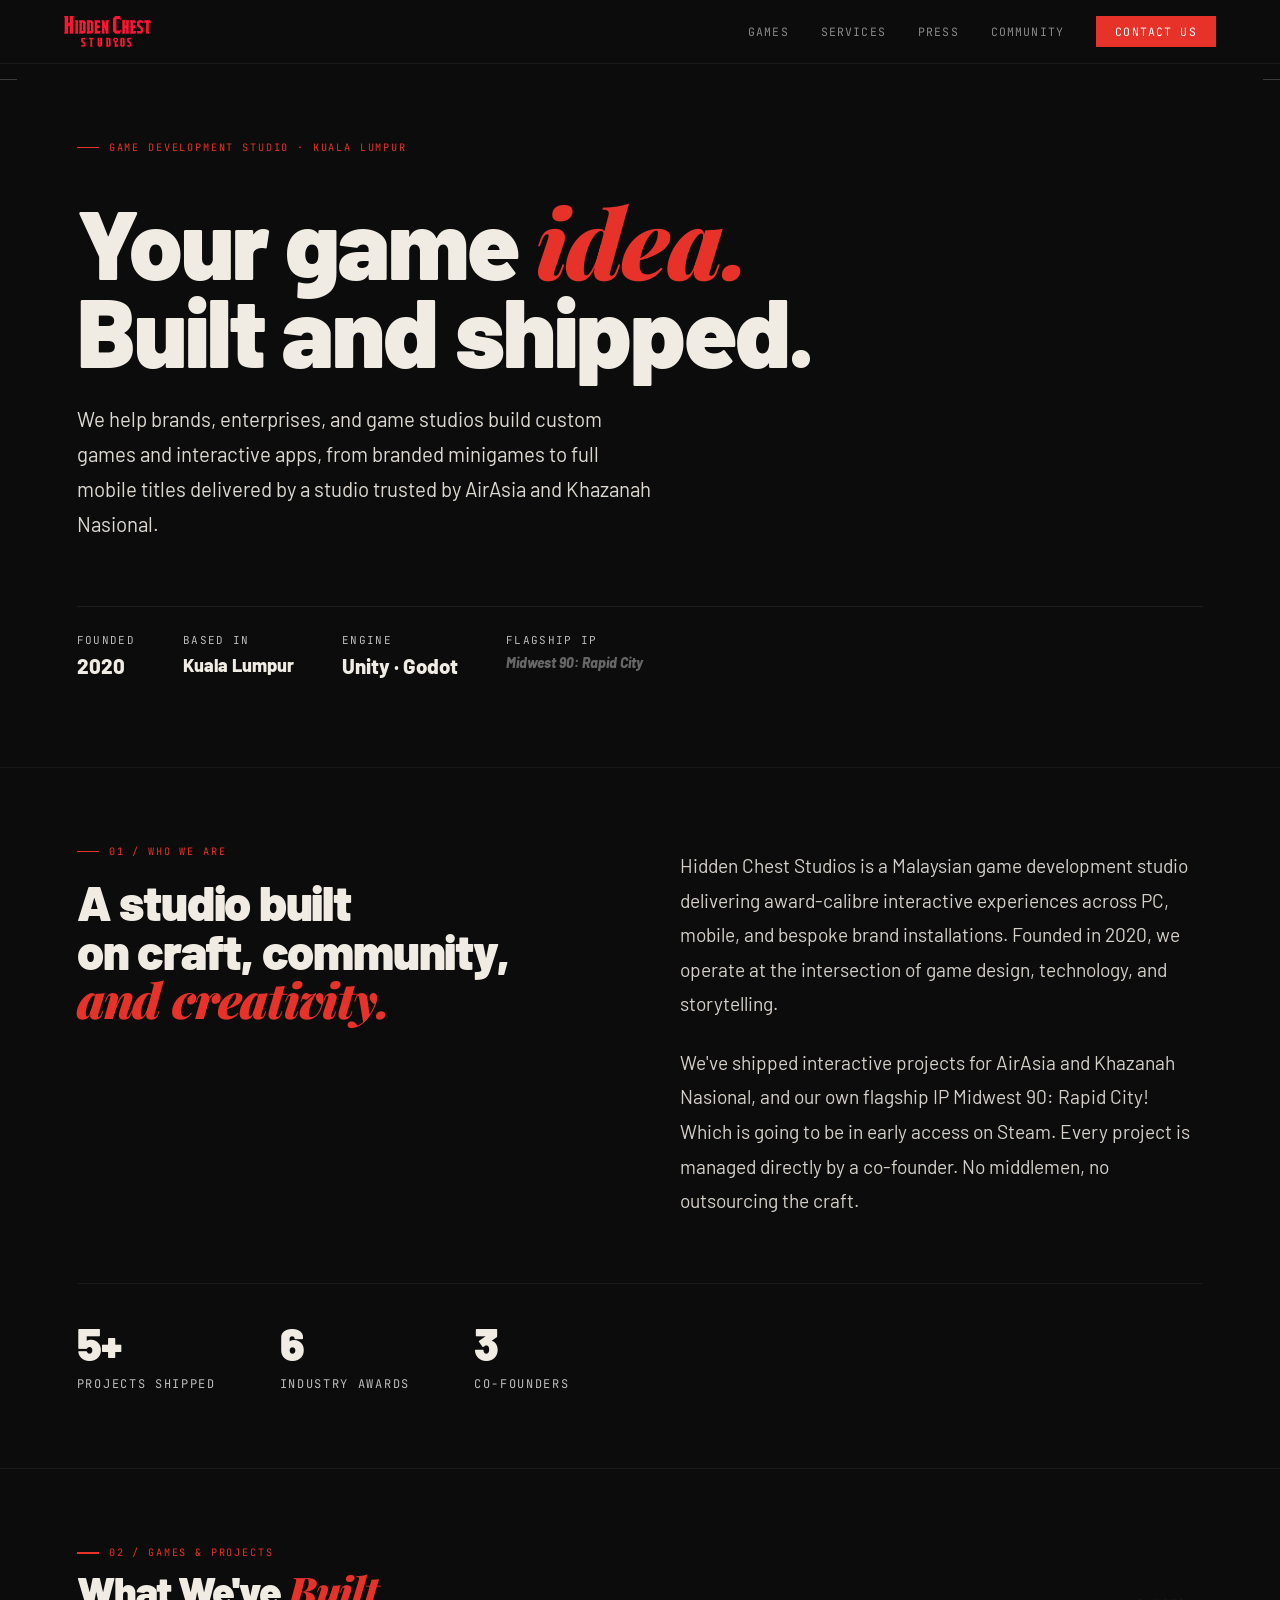
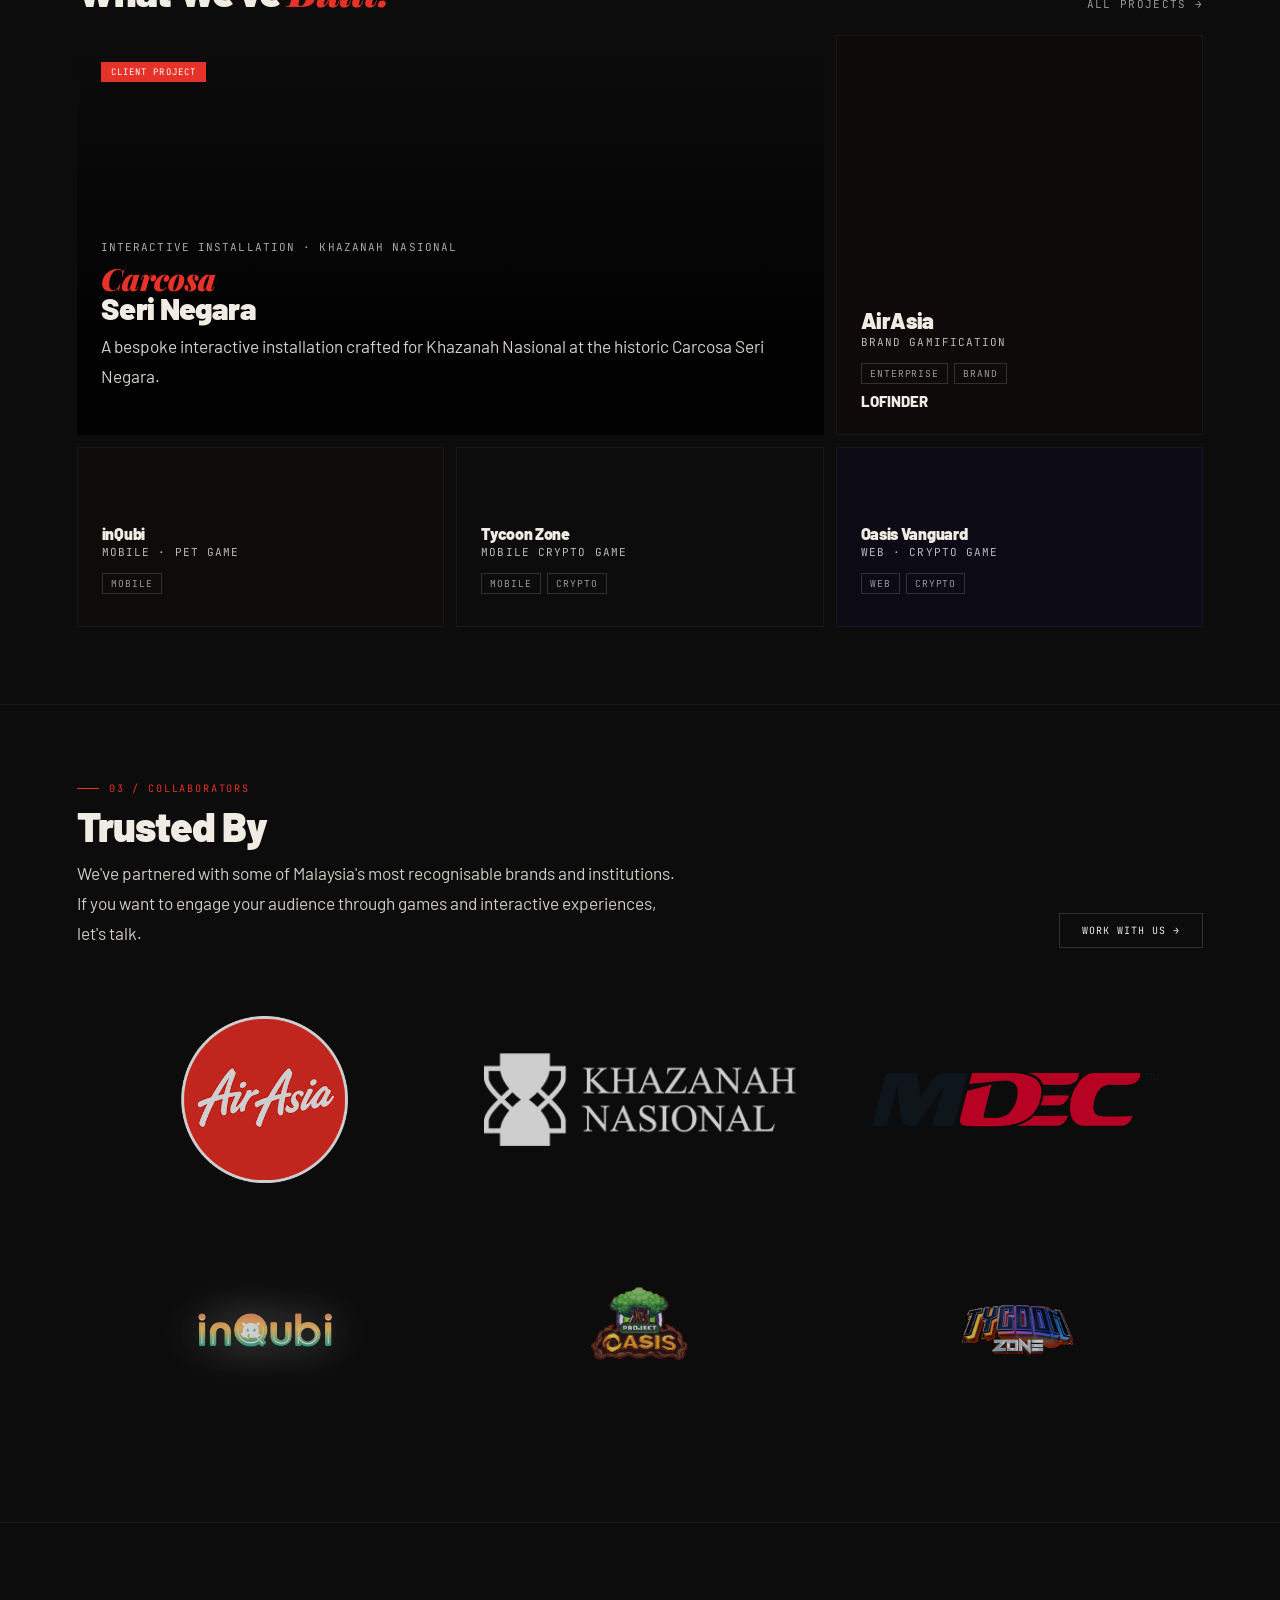
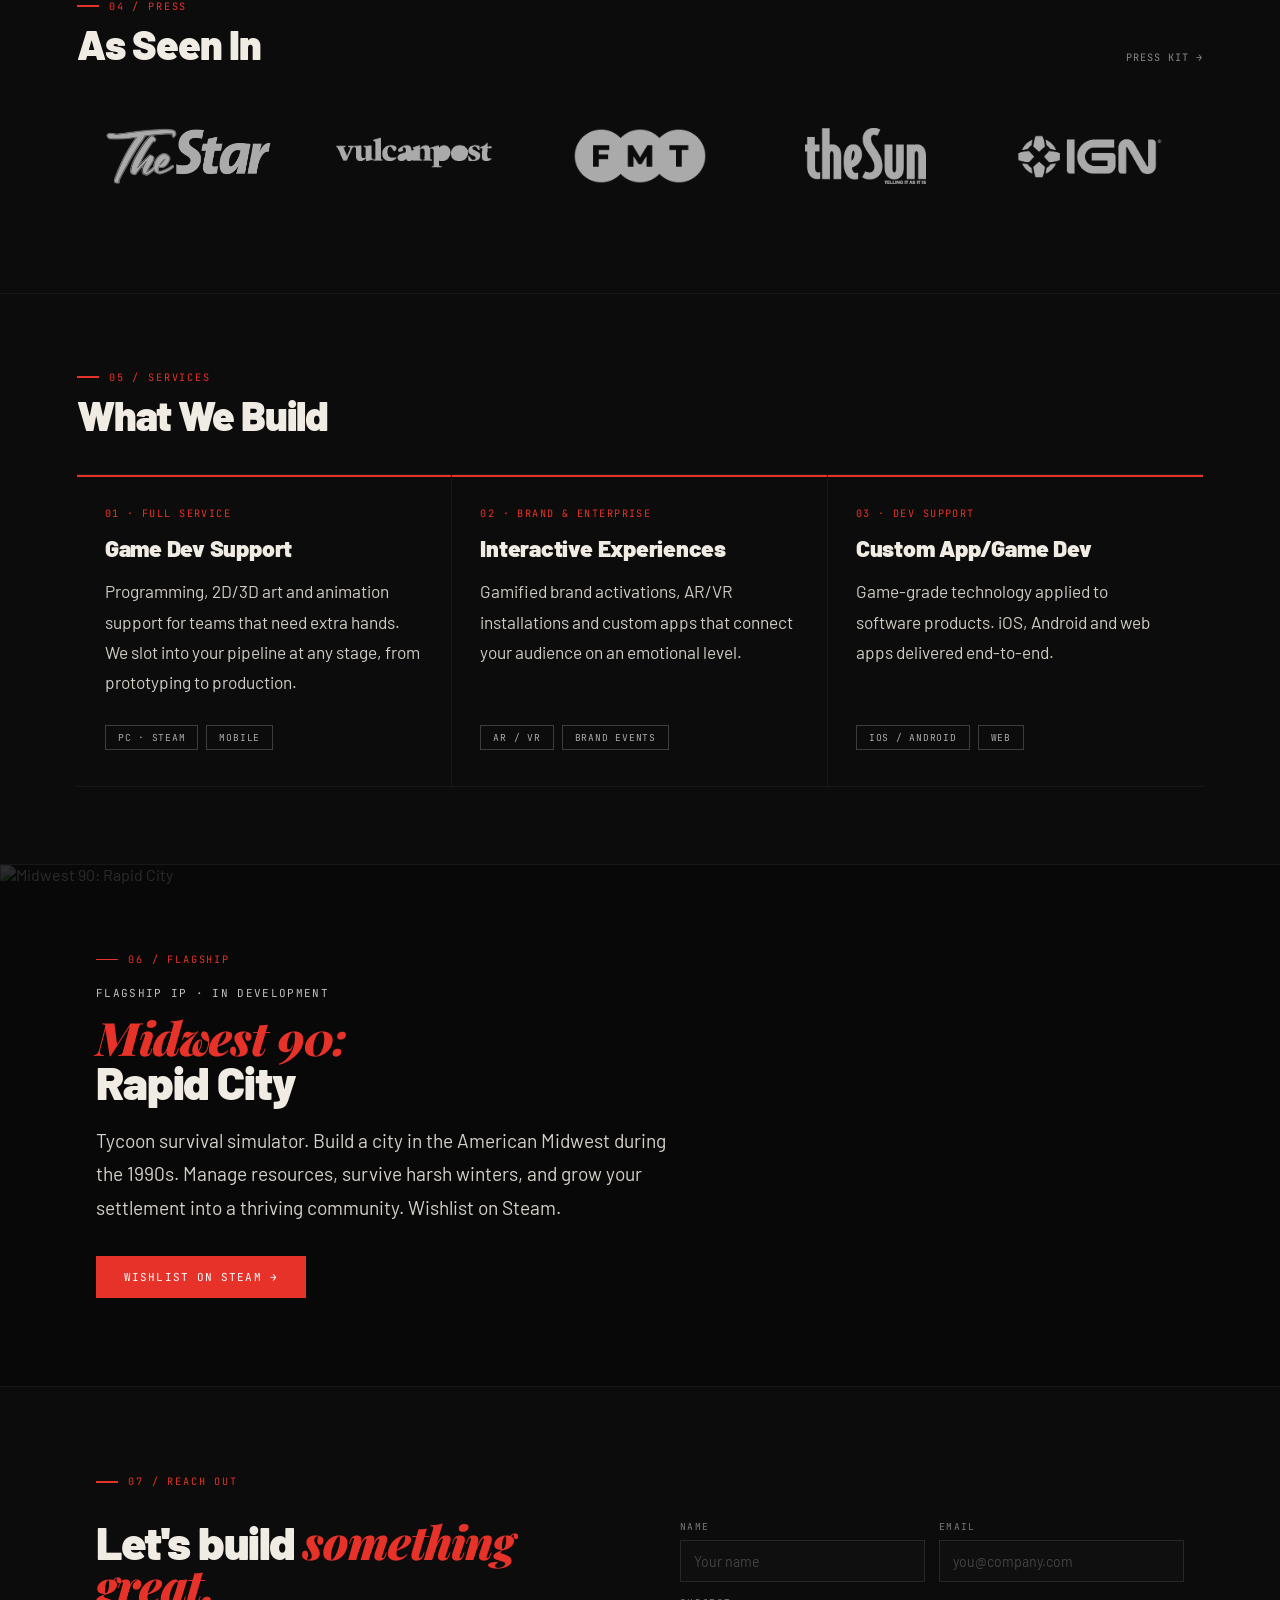
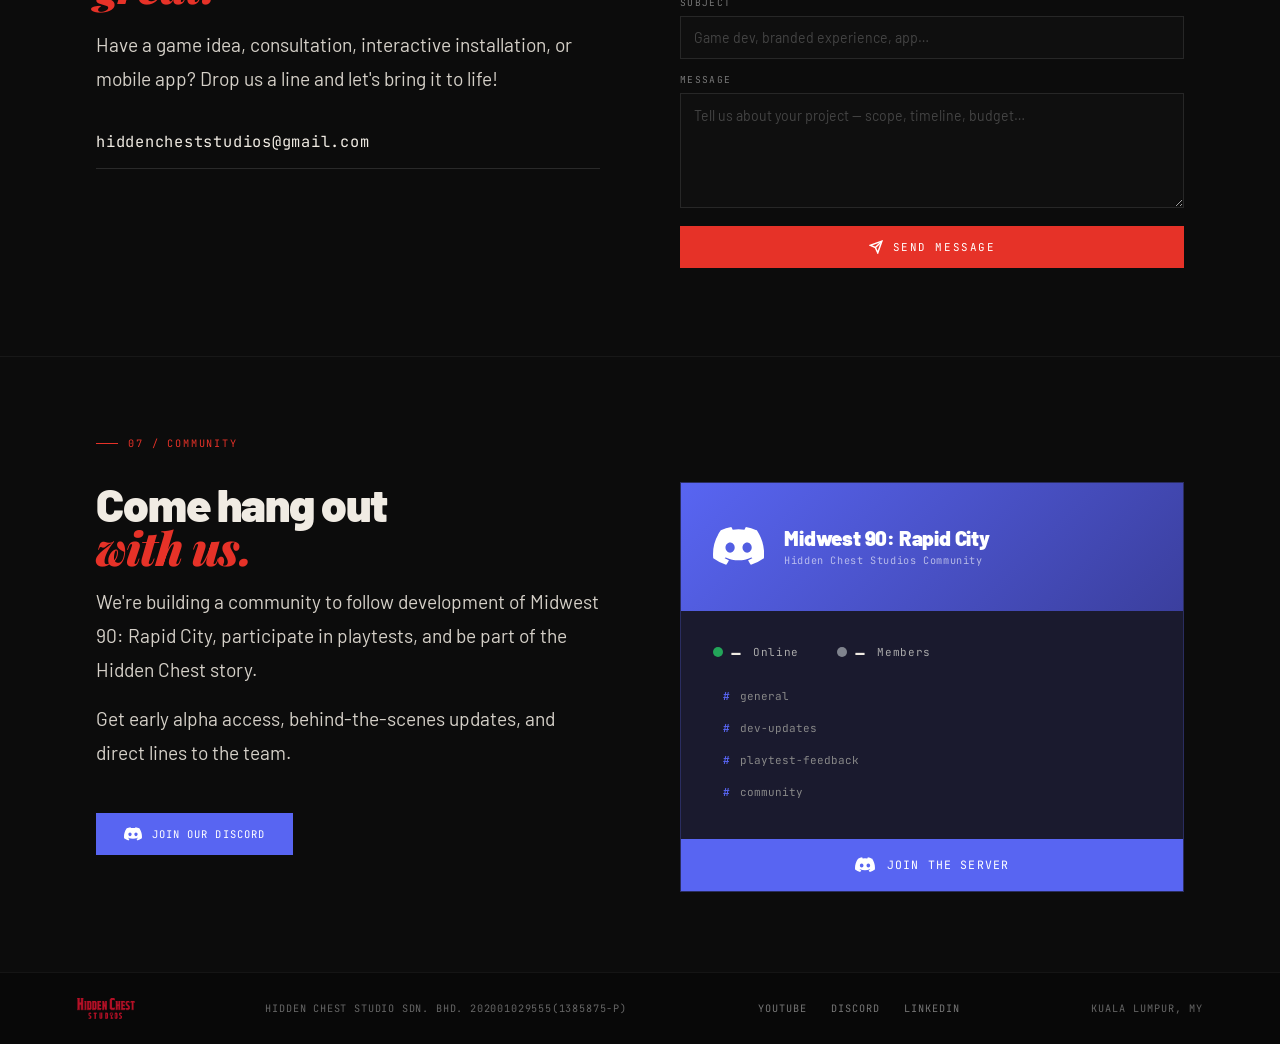
==== commit c053ae7f: "Update footer copyright to legal entity name" ====
--- a/index.html
+++ b/index.html
@@ -487,10 +487,10 @@
         <a id="contact-email-link" href="mailto:hiddencheststudios@gmail.com" class="contact-email">hiddencheststudios@gmail.com</a>
       </div>
       <div>
-        <!-- Netlify detects this form at build time -->
-        <form id="contact-form" class="contact-form" name="contact" method="POST">
-          <input type="hidden" name="form-name" value="contact">
-          <p style="display:none"><label>Don't fill: <input name="bot-field"></label></p>
+        <!-- Submits via Web3Forms (static-site email delivery, no backend needed) -->
+        <form id="contact-form" class="contact-form" method="POST">
+          <input type="hidden" name="access_key" value="745405e7-09ee-439c-af6a-6d61cb7e5968">
+          <input type="checkbox" name="botcheck" style="display:none" tabindex="-1" autocomplete="off">
           <div class="form-row">
             <div class="form-field">
               <label class="form-label" for="cf-name">Name</label>
@@ -579,7 +579,7 @@
     <div class="footer-brand">
       <img src="images/HIddenChestLogo.png" alt="Hidden Chest Studio" class="footer-logo-img">
     </div>
-    <div class="footer-copy" id="footer-copyright">© 2024 Hidden Chest Studios (MY)</div>
+    <div class="footer-copy" id="footer-copyright">HIDDEN CHEST STUDIO SDN. BHD. 202001029555(1385875-P)</div>
     <div class="footer-links">
       <a id="footer-youtube" href="#" class="footer-link">YouTube</a>
       <a id="footer-discord" href="https://discord.gg/" target="_blank" class="footer-link">Discord</a>
@@ -753,17 +753,41 @@
   })
   .catch(function() { /* fail silently — page uses HTML defaults */ });
 
-// Contact form — AJAX submit to Netlify Forms (no page redirect)
+// Contact form — AJAX submit to Web3Forms (no page redirect, actually delivers email)
 var contactForm = document.getElementById('contact-form');
 if (contactForm) {
   contactForm.addEventListener('submit', function(e) {
     e.preventDefault();
     var btn = document.getElementById('form-submit-btn');
+    var btnOriginalHTML = btn.innerHTML;
     btn.disabled = true;
     btn.textContent = 'Sending…';
+
     var fd = new FormData(contactForm);
-    var body = 'Name: ' + fd.get('name') + '\nEmail: ' + fd.get('email') + '\n\n' + fd.get('message');
-    window.open('mailto:hiddencheststudios@gmail.com?subject=' + encodeURIComponent(fd.get('subject')) + '&body=' + encodeURIComponent(body), '_blank');
-    contactForm.style.display = 'none';
-    document.getElementById('form-success').style.display = 'flex';
-  }+    var payload = {};
+    fd.forEach(function(value, key) { payload[key] = value; });
+
+    fetch('https://api.web3forms.com/submit', {
+      method: 'POST',
+      headers: { 'Content-Type': 'application/json', 'Accept': 'application/json' },
+      body: JSON.stringify(payload)
+    })
+      .then(function(r) { return r.json(); })
+      .then(function(data) {
+        if (data.success) {
+          contactForm.style.display = 'none';
+          document.getElementById('form-success').style.display = 'flex';
+        } else {
+          throw new Error(data.message || 'Submission failed');
+        }
+      })
+      .catch(function() {
+        btn.disabled = false;
+        btn.innerHTML = btnOriginalHTML;
+        alert("Something went wrong sending your message. Please email us directly at hiddencheststudios@gmail.com.");
+      });
+  });
+}
+</script>
+</body>
+</html>
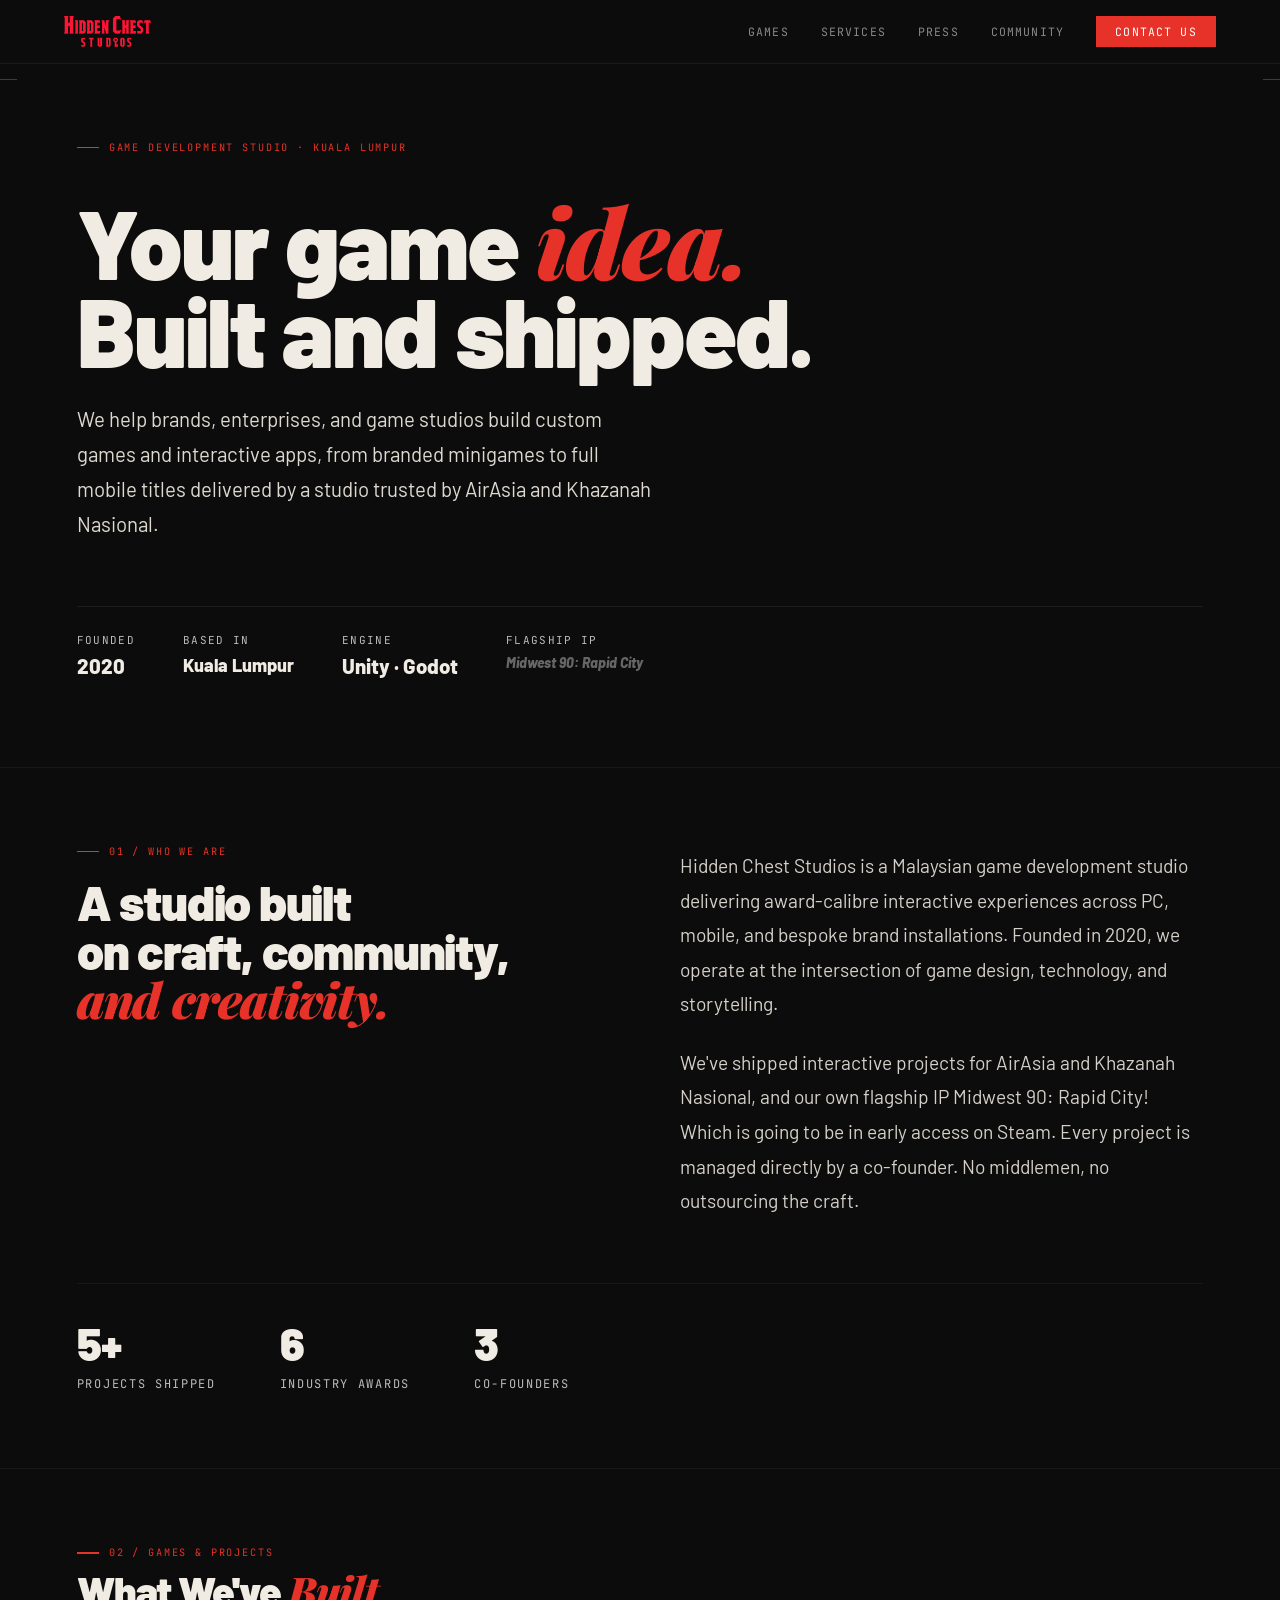
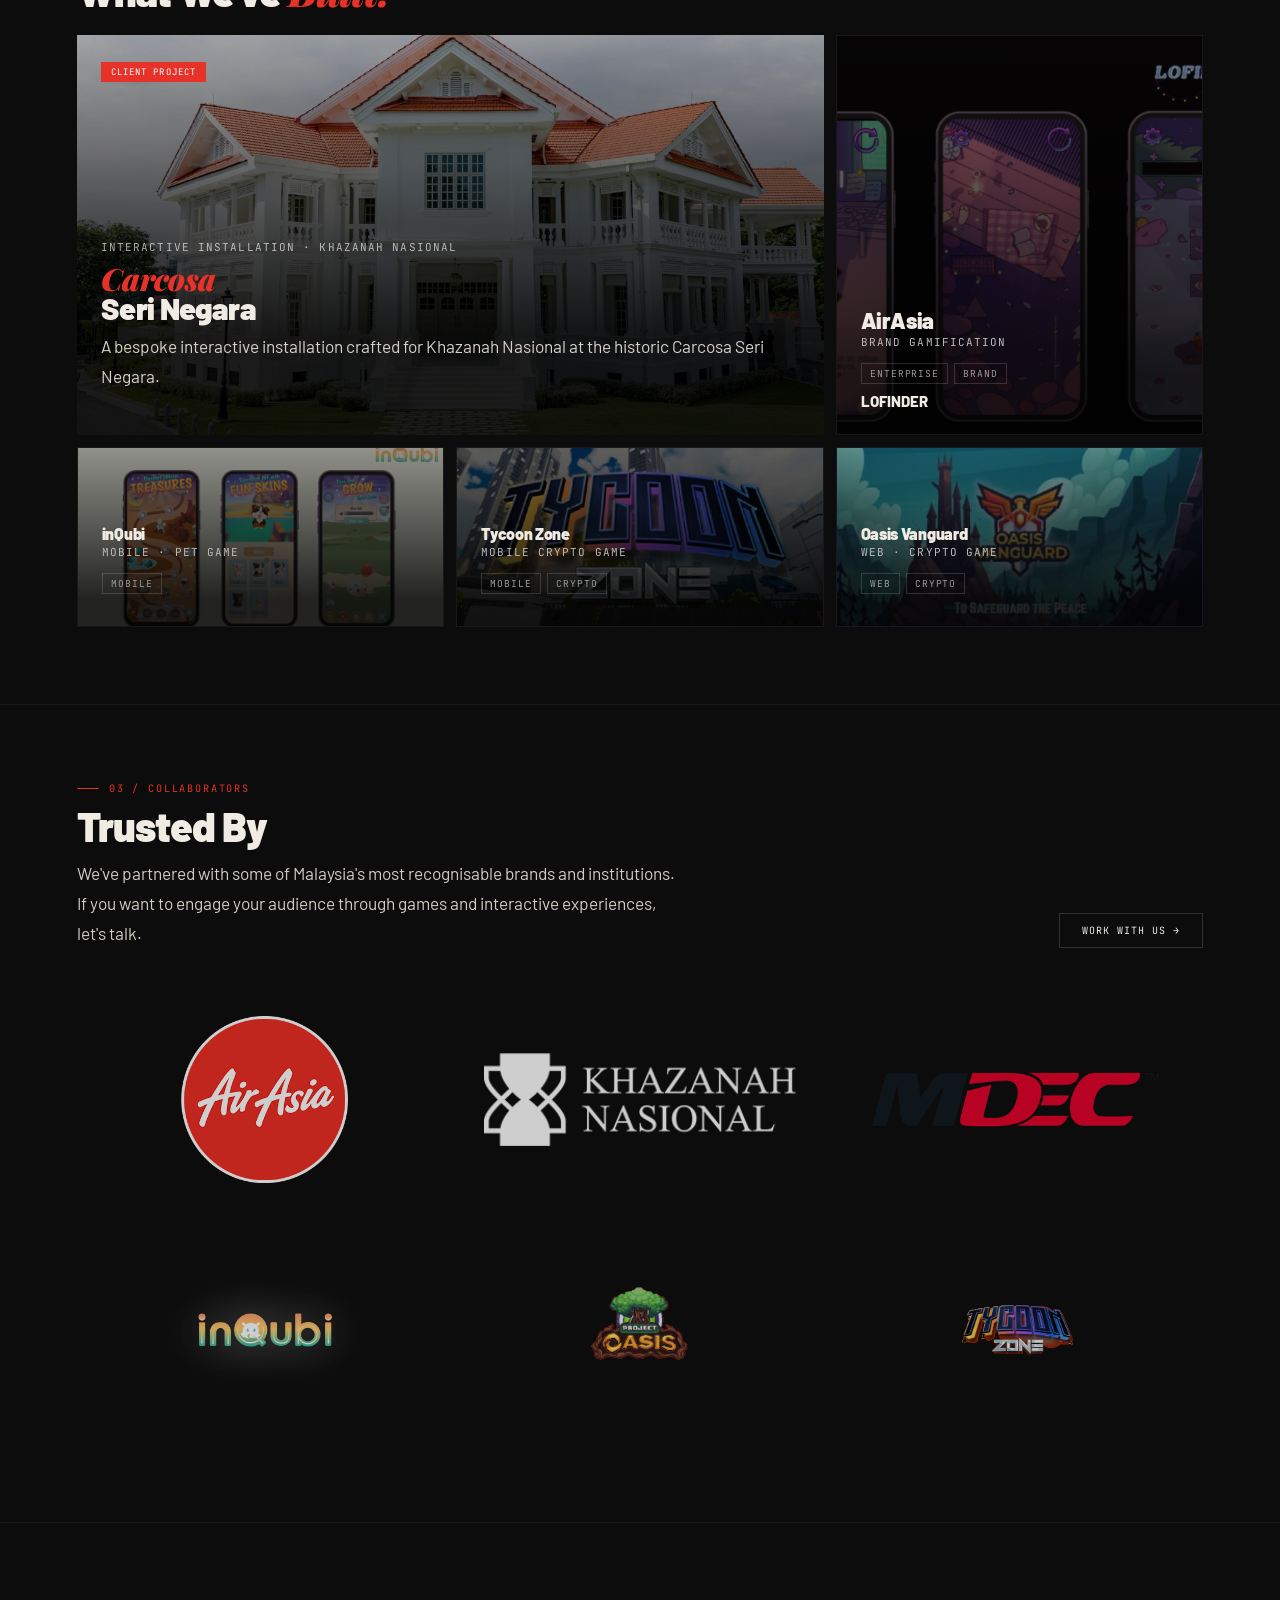
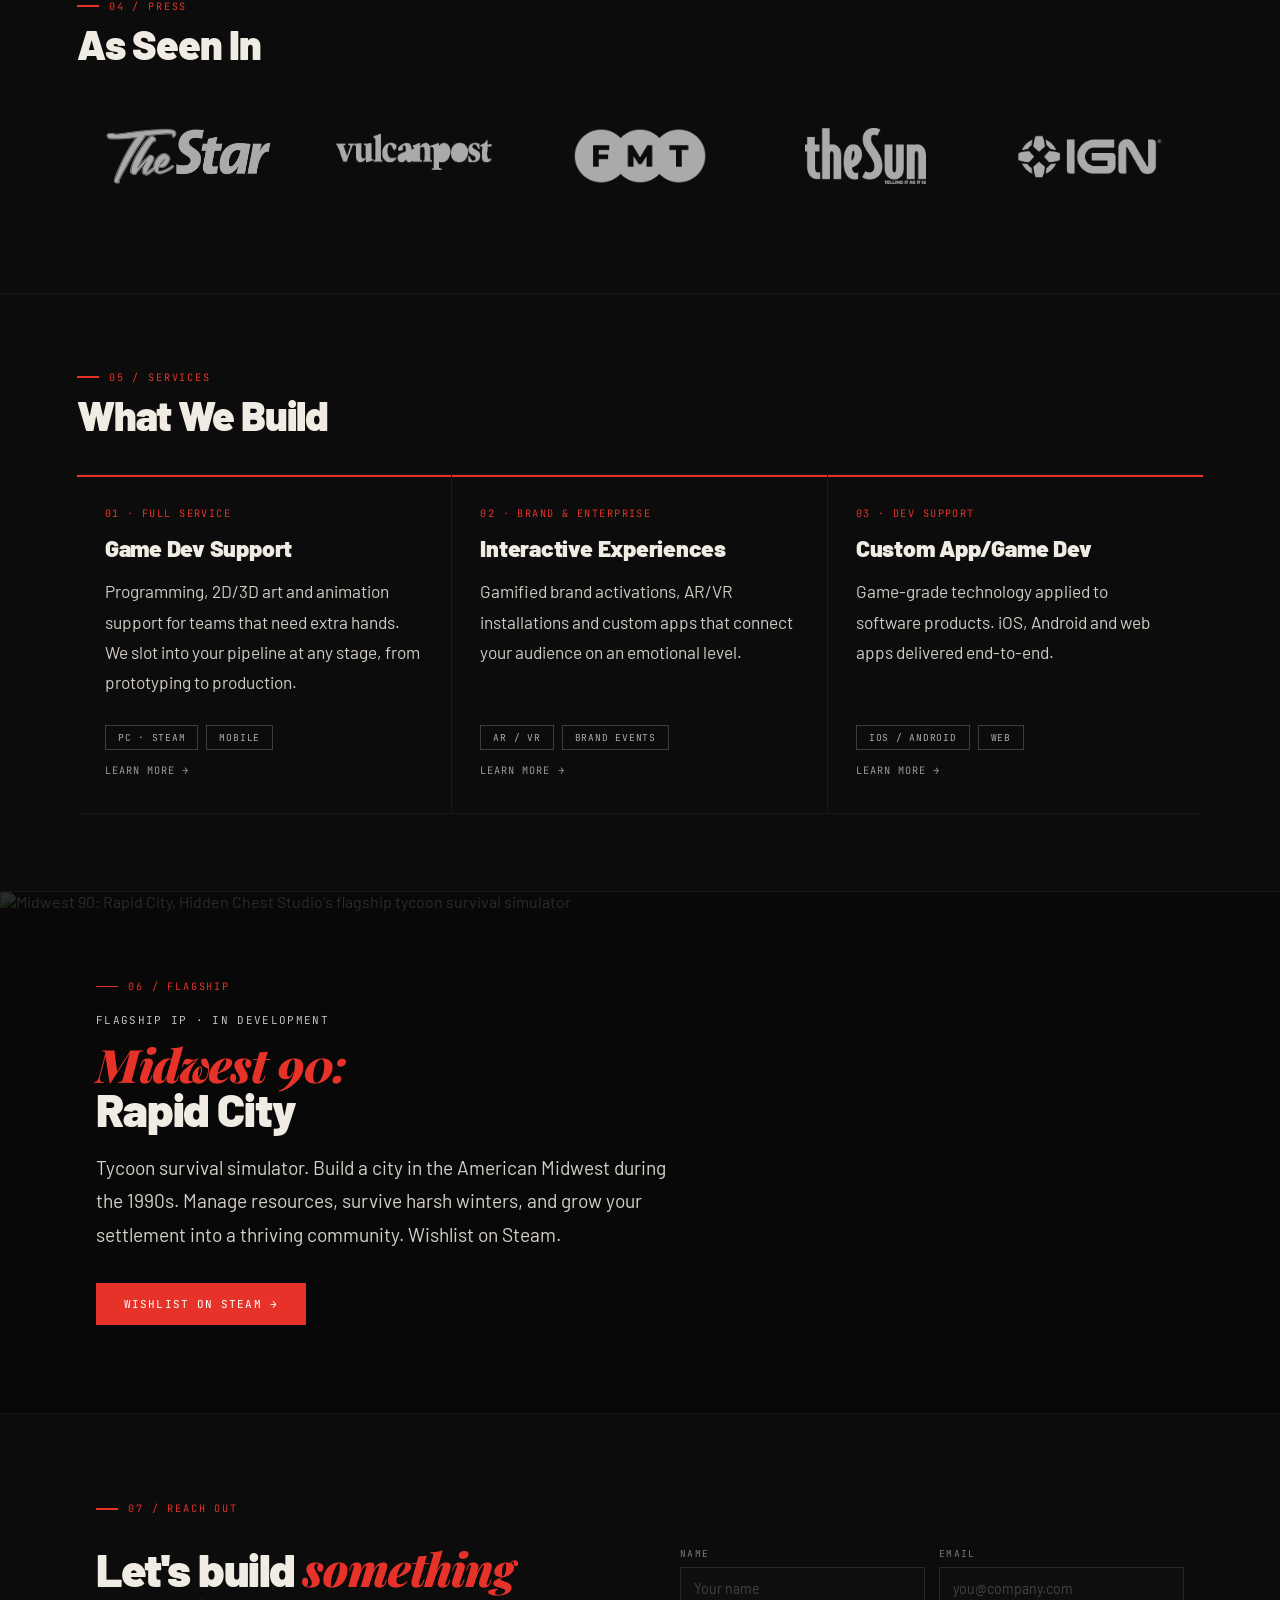
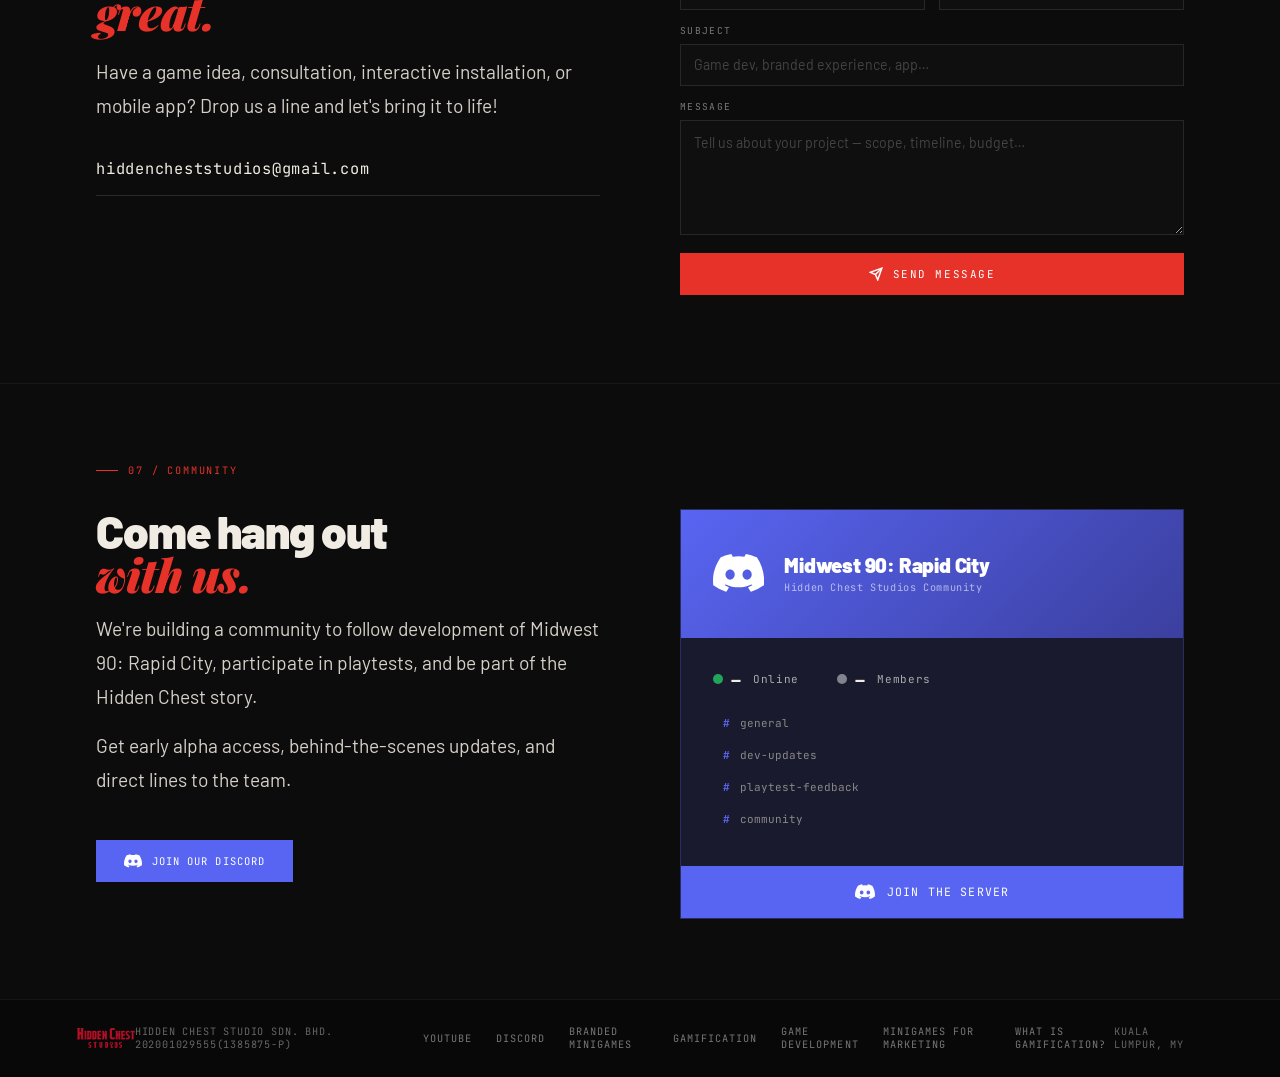
==== commit 13448df9: "SEO overhaul: meta/OG/JSON-LD on homepage, service+blog pages, sitemap, robots.txt" ====
--- a/index.html
+++ b/index.html
@@ -3,10 +3,78 @@
 <head>
   <meta charset="UTF-8">
   <meta name="viewport" content="width=device-width, initial-scale=1.0">
-  <title>Hidden Chest Studio</title>
+  <title>Hidden Chest Studio | Game Development Studio, Kuala Lumpur</title>
+  <meta name="description" content="Malaysian game development studio in Kuala Lumpur building custom games, branded minigames, and interactive experiences for AirAsia and Khazanah Nasional.">
+  <meta name="robots" content="index, follow">
+  <link rel="canonical" href="https://www.hiddenchest.studio/">
+
+  <!-- Open Graph -->
+  <meta property="og:title" content="Hidden Chest Studio | Game Development Studio, Kuala Lumpur">
+  <meta property="og:description" content="Malaysian game development studio in Kuala Lumpur building custom games, branded minigames, and interactive experiences for AirAsia and Khazanah Nasional.">
+  <meta property="og:image" content="https://www.hiddenchest.studio/images/HIddenChestLogo.png">
+  <meta property="og:url" content="https://www.hiddenchest.studio/">
+  <meta property="og:type" content="website">
+  <meta property="og:site_name" content="Hidden Chest Studio">
+
+  <!-- Twitter -->
+  <meta name="twitter:card" content="summary_large_image">
+  <meta name="twitter:title" content="Hidden Chest Studio | Game Development Studio, Kuala Lumpur">
+  <meta name="twitter:description" content="Malaysian game development studio in Kuala Lumpur building custom games, branded minigames, and interactive experiences for AirAsia and Khazanah Nasional.">
+  <meta name="twitter:image" content="https://www.hiddenchest.studio/images/HIddenChestLogo.png">
+
+  <meta name="theme-color" content="#0C0C0C">
+
+  <link rel="icon" href="images/HIddenChestLogo.png">
+  <link rel="apple-touch-icon" href="images/HIddenChestLogo.png">
+
   <link rel="preconnect" href="https://fonts.googleapis.com">
   <link rel="preconnect" href="https://fonts.gstatic.com" crossorigin>
-  <link href="https://fonts.googleapis.com/css2?family=Barlow:ital,wght@0,400;0,600;0,700;0,800;0,900;1,400&family=JetBrains+Mono:wght@400;500&family=Playfair+Display:ital,wght@1,400;1,700&family=Space+Grotesk:wght@300;400;500;600;700&family=Syne:wght@400;600;700;800&display=swap" rel="stylesheet">
+  <link href="https://fonts.googleapis.com/css2?family=Barlow:ital,wght@0,400;0,600;0,700;0,800;0,900;1,400&family=JetBrains+Mono:wght@400;500&family=Playfair+Display:ital,wght@1,400;1,700&display=swap" rel="stylesheet">
+
+  <!-- JSON-LD: Organization -->
+  <script type="application/ld+json">
+  {
+    "@context": "https://schema.org",
+    "@type": "Organization",
+    "@id": "https://www.hiddenchest.studio/#organization",
+    "name": "Hidden Chest Studio",
+    "legalName": "HIDDEN CHEST STUDIO SDN. BHD.",
+    "url": "https://www.hiddenchest.studio/",
+    "logo": "https://www.hiddenchest.studio/images/HIddenChestLogo.png",
+    "image": "https://www.hiddenchest.studio/images/HIddenChestLogo.png",
+    "description": "Hidden Chest Studio is a Kuala Lumpur-based game development and gamification agency building branded minigames, interactive brand experiences, and custom games for enterprises and game studios.",
+    "foundingDate": "2020",
+    "telephone": "+60 17-389 4937",
+    "email": "hiddencheststudios@gmail.com",
+    "address": {
+      "@type": "PostalAddress",
+      "addressLocality": "Kuala Lumpur",
+      "addressCountry": "MY"
+    },
+    "sameAs": [
+      "https://discord.gg/H64hNB6gzt",
+      "https://store.steampowered.com/app/1818480/Midwest_90_Rapid_City/"
+    ]
+  }
+  </script>
+
+  <!-- JSON-LD: VideoGame -->
+  <script type="application/ld+json">
+  {
+    "@context": "https://schema.org",
+    "@type": "VideoGame",
+    "name": "Midwest 90: Rapid City",
+    "url": "https://store.steampowered.com/app/1818480/Midwest_90_Rapid_City/",
+    "description": "Tycoon survival simulator. Build a city in the American Midwest during the 1990s, manage resources, survive harsh winters, and grow your settlement into a thriving community.",
+    "genre": "Simulation",
+    "gamePlatform": ["PC", "Steam"],
+    "author": {
+      "@type": "Organization",
+      "name": "Hidden Chest Studio"
+    }
+  }
+  </script>
+
   <style>
     *, *::before, *::after { box-sizing: border-box; margin: 0; padding: 0; }
     :root {
@@ -87,6 +155,8 @@
     .svc-desc { font-size:clamp(16px,1.35vw,21px); color:#d0cbc3; line-height:1.75; margin-bottom:28px; }
     .svc-tags { display:flex; gap:8px; flex-wrap:wrap; }
     .svc-tag { display:inline-block; font-family:'JetBrains Mono',monospace; font-size:clamp(9px,.75vw,12px); letter-spacing:.08em; text-transform:uppercase; color:#aaa; border:1px solid rgba(255,255,255,.2); padding:5px 12px; }
+    .svc-more { display:inline-block; margin-top:14px; font-family:'JetBrains Mono',monospace; font-size:clamp(10px,.8vw,13px); letter-spacing:.1em; text-transform:uppercase; color:#999; text-decoration:none; }
+    .svc-more:hover { color:var(--cream); }
 
     /* TRUSTED BY */
     .partners-header { display:flex; align-items:flex-end; justify-content:space-between; margin-bottom:36px; }
@@ -261,7 +331,7 @@
   <!-- NAV -->
   <nav>
     <div class="nav-logo">
-      <img src="images/HIddenChestLogo.png" alt="Hidden Chest Studio" class="nav-logo-img">
+      <img src="images/HIddenChestLogo.png" alt="Hidden Chest Studio" class="nav-logo-img" width="254" height="90">
     </div>
     <div class="nav-links">
       <a href="#portfolio" class="nav-link">Games</a>
@@ -272,8 +342,10 @@
     </div>
   </nav>
 
+  <main>
+
   <!-- HERO -->
-  <div class="hero">
+  <section class="hero">
     <div class="hero-video">
       <video autoplay muted loop playsinline>
         <source src="./hero-bg2.mp4" type="video/mp4">
@@ -296,10 +368,10 @@
         <div><div class="stat-label" id="hero-stat4-label">Flagship IP</div><div class="stat-val" id="hero-stat4-val" style="font-size:14px;color:#666;font-style:italic">Midwest 90: Rapid City</div></div>
       </div>
     </div>
-  </div>
+  </section>
 
   <!-- 01 WHO WE ARE -->
-  <div class="section" id="about">
+  <section class="section" id="about">
     <div class="about-grid">
       <div class="about-left">
         <div class="sec-eyebrow"><div class="sec-line"></div><span class="sec-tag">01 / Who We Are</span></div>
@@ -315,22 +387,21 @@
       <div><div class="about-stat-num" id="about-stat2-num">6</div><div class="about-stat-label" id="about-stat2-label">Industry Awards</div></div>
       <div><div class="about-stat-num" id="about-stat3-num">3</div><div class="about-stat-label" id="about-stat3-label">Co-Founders</div></div>
     </div>
-  </div>
+  </section>
 
   <!-- 02 PORTFOLIO -->
-  <div class="section" id="portfolio">
+  <section class="section" id="portfolio">
     <div class="games-header">
       <div>
         <div class="sec-eyebrow"><div class="sec-line"></div><span class="sec-tag">02 / Games &amp; Projects</span></div>
         <h2 class="sec-h2" id="games-h2">What We've <em>Built.</em></h2>
       </div>
-      <a href="#" class="games-all">All projects →</a>
     </div>
     <div class="games-bento">
 
       <!-- Flagship client project: Carcosa (Khazanah Nasional) -->
       <div class="game-flagship">
-        <div class="game-flagship-bg"><img id="carcosa-bg-img" src="https://raw.githubusercontent.com/alexthiddenchest-alt/Hidden-Chest-Studio/main/images/projects/carcosa.png" alt="Carcosa Seri Negara" onerror="this.style.display='none'"></div>
+        <div class="game-flagship-bg"><img id="carcosa-bg-img" src="images/projects/carcosa.png" alt="Interactive installation designed by Hidden Chest Studio for Khazanah Nasional at the historic Carcosa Seri Negara" width="1247" height="824" loading="lazy"></div>
         <div class="game-flagship-overlay"></div>
         <div class="game-flagship-top"><span class="game-flagship-badge">Client Project</span></div>
         <div class="game-flagship-content">
@@ -342,20 +413,20 @@
 
       <!-- AirAsia — LOFINDER -->
       <div class="game-card" style="background:#0f0a0a;">
-        <div class="game-card-bgimg"><img src="https://raw.githubusercontent.com/alexthiddenchest-alt/Hidden-Chest-Studio/main/images/projects/lofinder.png" alt="LOFINDER" onerror="this.parentNode.style.display='none'"></div>
+        <div class="game-card-bgimg"><img src="images/projects/lofinder.png" alt="LOFINDER, an AirAsia brand gamification minigame developed by Hidden Chest Studio" width="1691" height="915" loading="lazy"></div>
         <div class="game-card-bottom">
-          <div class="game-card-name-big">AirAsia</div>
+          <h3 class="game-card-name-big">AirAsia</h3>
           <div class="game-card-sub">Brand Gamification</div>
           <div class="game-card-tags"><span class="game-card-tag">Enterprise</span><span class="game-card-tag">Brand</span></div>
-          <div class="game-card-title">LOFINDER</div>
+          <h4 class="game-card-title">LOFINDER</h4>
         </div>
       </div>
 
       <!-- inQubi -->
       <div class="game-card" style="background:#0d0c08;">
-        <div class="game-card-bgimg"><img src="https://raw.githubusercontent.com/alexthiddenchest-alt/Hidden-Chest-Studio/main/images/projects/inqubi-game.png" alt="inQubi" onerror="this.parentNode.style.display='none'"></div>
+        <div class="game-card-bgimg"><img src="images/projects/inqubi-game.png" alt="inQubi, a mobile pet game developed by Hidden Chest Studio" width="1660" height="861" loading="lazy"></div>
         <div class="game-card-bottom">
-          <div class="game-card-name-big" style="font-size:16px;margin-top:12px">inQubi</div>
+          <h3 class="game-card-name-big" style="font-size:16px;margin-top:12px">inQubi</h3>
           <div class="game-card-sub">Mobile · Pet Game</div>
           <div class="game-card-tags"><span class="game-card-tag">Mobile</span></div>
         </div>
@@ -363,9 +434,9 @@
 
       <!-- Tycoon Zone -->
       <div class="game-card" style="background:#0c0c0c;">
-        <div class="game-card-bgimg"><img src="https://raw.githubusercontent.com/alexthiddenchest-alt/Hidden-Chest-Studio/main/images/projects/tycoon-zone-game.png" alt="Tycoon Zone" onerror="this.parentNode.style.display='none'"></div>
+        <div class="game-card-bgimg"><img src="images/projects/tycoon-zone-game.png" alt="Tycoon Zone, a mobile crypto game developed by Hidden Chest Studio" width="440" height="217" loading="lazy"></div>
         <div class="game-card-bottom">
-          <div class="game-card-name-big" style="font-size:16px;margin-top:12px">Tycoon Zone</div>
+          <h3 class="game-card-name-big" style="font-size:16px;margin-top:12px">Tycoon Zone</h3>
           <div class="game-card-sub">Mobile Crypto Game</div>
           <div class="game-card-tags"><span class="game-card-tag">Mobile</span><span class="game-card-tag">Crypto</span></div>
         </div>
@@ -373,19 +444,19 @@
 
       <!-- Oasis Vanguard -->
       <div class="game-card" style="background:#0c0a14;">
-        <div class="game-card-bgimg"><img src="https://raw.githubusercontent.com/alexthiddenchest-alt/Hidden-Chest-Studio/main/images/projects/oasis-vanguard.png" alt="Oasis Vanguard" onerror="this.parentNode.style.display='none'"></div>
+        <div class="game-card-bgimg"><img src="images/projects/oasis-vanguard.png" alt="Oasis Vanguard, a web-based crypto game developed by Hidden Chest Studio" width="435" height="211" loading="lazy"></div>
         <div class="game-card-bottom">
-          <div class="game-card-name-big" style="font-size:16px;margin-top:12px">Oasis Vanguard</div>
+          <h3 class="game-card-name-big" style="font-size:16px;margin-top:12px">Oasis Vanguard</h3>
           <div class="game-card-sub">Web · Crypto Game</div>
           <div class="game-card-tags"><span class="game-card-tag">Web</span><span class="game-card-tag">Crypto</span></div>
         </div>
       </div>
 
     </div>
-  </div>
+  </section>
 
   <!-- 03 TRUSTED BY -->
-  <div class="section" id="collaborators">
+  <section class="section" id="collaborators">
     <div class="partners-header">
       <div>
         <div class="sec-eyebrow"><div class="sec-line"></div><span class="sec-tag">03 / Collaborators</span></div>
@@ -395,90 +466,98 @@
       <a href="#contact" class="partners-cta">Work With Us →</a>
     </div>
     <div class="partners-grid">
-      <div class="partner-box"><img src="images/airasia.webp" alt="AirAsia" class="partner-logo"></div>
-      <div class="partner-box"><img src="images/khazanah.png" alt="Khazanah Nasional" class="partner-logo partner-logo--white"></div>
-      <div class="partner-box"><img src="images/mdec.png" alt="MDEC" class="partner-logo"></div>
-      <div class="partner-box"><img src="images/inqubi.png" alt="inQubi" class="partner-logo"></div>
-      <div class="partner-box"><img src="images/project-oasis-nobg.png" alt="Project Oasis" class="partner-logo"></div>
-      <div class="partner-box"><img src="images/tycoon-zone-nobg.png" alt="Tycoon Zone" class="partner-logo"></div>
-    </div>
-  </div>
+      <div class="partner-box"><img src="images/airasia.webp" alt="AirAsia logo, a Hidden Chest Studio client" class="partner-logo" width="293" height="292" loading="lazy"></div>
+      <div class="partner-box"><img src="images/khazanah.png" alt="Khazanah Nasional logo, a Hidden Chest Studio client" class="partner-logo partner-logo--white" width="300" height="89" loading="lazy"></div>
+      <div class="partner-box"><img src="images/mdec.png" alt="MDEC logo, a Hidden Chest Studio partner" class="partner-logo" width="1920" height="399" loading="lazy"></div>
+      <div class="partner-box"><img src="images/inqubi.png" alt="inQubi game logo, developed by Hidden Chest Studio" class="partner-logo" width="446" height="279" loading="lazy"></div>
+      <div class="partner-box"><img src="images/project-oasis-nobg.png" alt="Oasis Vanguard game logo, developed by Hidden Chest Studio" class="partner-logo" width="165" height="235" loading="lazy"></div>
+      <div class="partner-box"><img src="images/tycoon-zone-nobg.png" alt="Tycoon Zone game logo, developed by Hidden Chest Studio" class="partner-logo" width="160" height="228" loading="lazy"></div>
+    </div>
+  </section>
 
   <!-- 04 PRESS -->
-  <div class="section" id="press">
+  <section class="section" id="press">
     <div class="press-header">
       <div>
         <div class="sec-eyebrow"><div class="sec-line"></div><span class="sec-tag">04 / Press</span></div>
         <h2 class="sec-h2" id="press-h2">As Seen In</h2>
       </div>
-      <a href="#" class="press-kit-link">Press kit →</a>
     </div>
     <div class="press-grid">
       <div class="press-card">
-        <img src="images/Press%20logo/The_Star_Malaysia_Logo.png" alt="The Star" class="press-logo">
+        <img src="images/Press%20logo/The_Star_Malaysia_Logo.png" alt="The Star Malaysia logo, press coverage of Hidden Chest Studio" class="press-logo" width="1280" height="429" loading="lazy">
       </div>
       <div class="press-card">
-        <img src="images/Press%20logo/Vulcan_Post_logo.png" alt="Vulcan Post" class="press-logo">
+        <img src="images/Press%20logo/Vulcan_Post_logo.png" alt="Vulcan Post logo, press coverage of Hidden Chest Studio" class="press-logo" width="448" height="118" loading="lazy">
       </div>
       <div class="press-card">
-        <img src="images/Press%20logo/Free_Malaysia_Today_logo.png" alt="Free Malaysia Today" class="press-logo">
+        <img src="images/Press%20logo/Free_Malaysia_Today_logo.png" alt="Free Malaysia Today logo, press coverage of Hidden Chest Studio" class="press-logo" width="1280" height="539" loading="lazy">
       </div>
       <div class="press-card">
-        <img src="images/Press%20logo/TheSun.png" alt="The Sun" class="press-logo">
+        <img src="images/Press%20logo/TheSun.png" alt="The Sun logo, press coverage of Hidden Chest Studio" class="press-logo" width="1280" height="595" loading="lazy">
       </div>
       <div class="press-card">
-        <img src="images/Press%20logo/IGN%20LOGO.png" alt="IGN" class="press-logo">
-      </div>
-    </div>
-  </div>
+        <img src="images/Press%20logo/IGN%20LOGO.png" alt="IGN logo, press coverage of Hidden Chest Studio" class="press-logo" width="800" height="294" loading="lazy">
+      </div>
+    </div>
+  </section>
 
   <!-- 05 SERVICES -->
-  <div class="section" id="services">
+  <section class="section" id="services">
     <div class="sec-eyebrow"><div class="sec-line"></div><span class="sec-tag">05 / Services</span></div>
     <h2 class="sec-h2" id="services-h2">What We Build</h2>
     <div class="services-grid">
       <div class="svc-card">
         <div>
           <div class="svc-num" id="svc1-num">01 · Full Service</div>
-          <div class="svc-title" id="svc1-title">Game Dev Support</div>
+          <h3 class="svc-title" id="svc1-title">Game Dev Support</h3>
           <p class="svc-desc" id="svc1-desc">Programming, 2D/3D art and animation support for teams that need extra hands. We slot into your pipeline at any stage, from prototyping to production.</p>
         </div>
-        <div class="svc-tags" id="svc1-tags"><span class="svc-tag">PC · Steam</span><span class="svc-tag">Mobile</span></div>
+        <div>
+          <div class="svc-tags" id="svc1-tags"><span class="svc-tag">PC · Steam</span><span class="svc-tag">Mobile</span></div>
+          <a href="services/game-development.html" class="svc-more">Learn more →</a>
+        </div>
       </div>
       <div class="svc-card">
         <div>
           <div class="svc-num" id="svc2-num">02 · Brand &amp; Enterprise</div>
-          <div class="svc-title" id="svc2-title">Interactive Experiences</div>
+          <h3 class="svc-title" id="svc2-title">Interactive Experiences</h3>
           <p class="svc-desc" id="svc2-desc">Gamified brand activations, AR/VR installations and custom apps that connect your audience on an emotional level.</p>
         </div>
-        <div class="svc-tags" id="svc2-tags"><span class="svc-tag">AR / VR</span><span class="svc-tag">Brand Events</span></div>
+        <div>
+          <div class="svc-tags" id="svc2-tags"><span class="svc-tag">AR / VR</span><span class="svc-tag">Brand Events</span></div>
+          <a href="services/gamification.html" class="svc-more">Learn more →</a>
+        </div>
       </div>
       <div class="svc-card">
         <div>
           <div class="svc-num" id="svc3-num">03 · Dev Support</div>
-          <div class="svc-title" id="svc3-title">Custom App/Game Dev</div>
+          <h3 class="svc-title" id="svc3-title">Custom App/Game Dev</h3>
           <p class="svc-desc" id="svc3-desc">Game-grade technology applied to software products. iOS, Android and web apps delivered end-to-end.</p>
         </div>
-        <div class="svc-tags" id="svc3-tags"><span class="svc-tag">iOS / Android</span><span class="svc-tag">Web</span></div>
-      </div>
-    </div>
-  </div>
+        <div>
+          <div class="svc-tags" id="svc3-tags"><span class="svc-tag">iOS / Android</span><span class="svc-tag">Web</span></div>
+          <a href="services/branded-minigames.html" class="svc-more">Learn more →</a>
+        </div>
+      </div>
+    </div>
+  </section>
 
   <!-- 06 FLAGSHIP -->
-  <div class="flagship" id="flagship">
-    <div class="flagship-bg"><img id="flagship-bg-img" src="https://img.youtube.com/vi/jbaT0JWABKA/maxresdefault.jpg" alt="Midwest 90: Rapid City"></div>
+  <section class="flagship" id="flagship">
+    <div class="flagship-bg"><img id="flagship-bg-img" src="https://img.youtube.com/vi/jbaT0JWABKA/maxresdefault.jpg" alt="Midwest 90: Rapid City, Hidden Chest Studio's flagship tycoon survival simulator" width="1280" height="720" loading="lazy"></div>
     <div class="flagship-overlay"></div>
     <div class="flagship-inner">
       <div class="sec-eyebrow" style="margin-bottom:20px"><div class="sec-line"></div><span class="sec-tag">06 / Flagship</span></div>
       <div class="flagship-subtitle" id="flagship-feature-subtitle">Flagship IP · In Development</div>
       <h2><em id="flagship-feature-em">Midwest 90:</em><br><span id="flagship-feature-title">Rapid City</span></h2>
       <p class="flagship-desc" id="flagship-feature-desc">Tycoon survival simulator. Build a city in the American Midwest during the 1990s. Manage resources, survive harsh winters, and grow your settlement into a thriving community. Wishlist on Steam.</p>
-      <a id="flagship-feature-cta" href="https://store.steampowered.com/app/1818480/Midwest_90_Rapid_City/" target="_blank" class="flagship-cta">Wishlist on Steam →</a>
-    </div>
-  </div>
+      <a id="flagship-feature-cta" href="https://store.steampowered.com/app/1818480/Midwest_90_Rapid_City/" target="_blank" rel="noopener noreferrer" class="flagship-cta">Wishlist on Steam →</a>
+    </div>
+  </section>
 
   <!-- 07 REACH OUT -->
-  <div class="contact" id="contact">
+  <section class="contact" id="contact">
     <div class="sec-eyebrow"><div class="sec-line"></div><span class="sec-tag">07 / Reach Out</span></div>
     <div class="contact-grid">
       <div>
@@ -523,17 +602,17 @@
         </div>
       </div>
     </div>
-  </div>
+  </section>
 
   <!-- 07 COMMUNITY -->
-  <div class="community" id="community">
+  <section class="community" id="community">
     <div class="sec-eyebrow"><div class="sec-line"></div><span class="sec-tag">07 / Community</span></div>
     <div class="community-grid">
       <div>
         <h2 id="community-h2">Come hang out<br><em>with us.</em></h2>
         <p class="community-p" id="community-p1">We're building a community to follow development of Midwest 90: Rapid City, participate in playtests, and be part of the Hidden Chest story.</p>
         <p class="community-p" id="community-p2">Get early alpha access, behind-the-scenes updates, and direct lines to the team.</p>
-        <a id="discord-invite-btn" href="https://discord.gg/H64hNB6gzt" target="_blank" class="discord-btn">
+        <a id="discord-invite-btn" href="https://discord.gg/H64hNB6gzt" target="_blank" rel="noopener noreferrer" class="discord-btn">
           <svg width="18" height="14" viewBox="0 0 71 55" fill="white" xmlns="http://www.w3.org/2000/svg"><path d="M60.1 4.9A58.5 58.5 0 0 0 45.6.4a.2.2 0 0 0-.2.1 40.8 40.8 0 0 0-1.8 3.7 54 54 0 0 0-16.2 0A37.7 37.7 0 0 0 25.6.5a.2.2 0 0 0-.2-.1A58.3 58.3 0 0 0 10.9 4.9a.2.2 0 0 0-.1.1C1.6 18.1-.9 30.9.3 43.6a.2.2 0 0 0 .1.2 58.8 58.8 0 0 0 17.7 8.9.2.2 0 0 0 .3-.1 47.1 47.1 0 0 0 3.6-5.9.2.2 0 0 0-.1-.3 38.7 38.7 0 0 1-5.5-2.6.2.2 0 0 1 0-.4c.4-.3.7-.6 1.1-.8a.2.2 0 0 1 .2 0c11.5 5.3 24 5.3 35.4 0a.2.2 0 0 1 .2 0c.4.3.7.6 1.1.8a.2.2 0 0 1 0 .4 36.1 36.1 0 0 1-5.5 2.6.2.2 0 0 0-.1.3 47.1 47.1 0 0 0 3.6 5.9.2.2 0 0 0 .3.1 58.6 58.6 0 0 0 17.8-8.9.2.2 0 0 0 .1-.2c1.4-14.9-2.4-27.6-10-39.1a.2.2 0 0 0-.1 0zM23.7 36c-3.5 0-6.4-3.2-6.4-7.1s2.8-7.1 6.4-7.1c3.6 0 6.5 3.2 6.4 7.1 0 3.9-2.8 7.1-6.4 7.1zm23.6 0c-3.5 0-6.4-3.2-6.4-7.1s2.8-7.1 6.4-7.1c3.6 0 6.5 3.2 6.4 7.1 0 3.9-2.8 7.1-6.4 7.1z"/></svg>
           Join Our Discord
         </a>
@@ -566,24 +645,30 @@
             <div class="discord-channel">community</div>
           </div>
         </div>
-        <a id="discord-card-join-link" href="https://discord.gg/H64hNB6gzt" target="_blank" class="discord-card-join">
+        <a id="discord-card-join-link" href="https://discord.gg/H64hNB6gzt" target="_blank" rel="noopener noreferrer" class="discord-card-join">
           <svg width="20" height="16" viewBox="0 0 71 55" fill="white"><path d="M60.1 4.9A58.5 58.5 0 0 0 45.6.4a.2.2 0 0 0-.2.1 40.8 40.8 0 0 0-1.8 3.7 54 54 0 0 0-16.2 0A37.7 37.7 0 0 0 25.6.5a.2.2 0 0 0-.2-.1A58.3 58.3 0 0 0 10.9 4.9a.2.2 0 0 0-.1.1C1.6 18.1-.9 30.9.3 43.6a.2.2 0 0 0 .1.2 58.8 58.8 0 0 0 17.7 8.9.2.2 0 0 0 .3-.1 47.1 47.1 0 0 0 3.6-5.9.2.2 0 0 0-.1-.3 38.7 38.7 0 0 1-5.5-2.6.2.2 0 0 1 0-.4c.4-.3.7-.6 1.1-.8a.2.2 0 0 1 .2 0c11.5 5.3 24 5.3 35.4 0a.2.2 0 0 1 .2 0c.4.3.7.6 1.1.8a.2.2 0 0 1 0 .4 36.1 36.1 0 0 1-5.5 2.6.2.2 0 0 0-.1.3 47.1 47.1 0 0 0 3.6 5.9.2.2 0 0 0 .3.1 58.6 58.6 0 0 0 17.8-8.9.2.2 0 0 0 .1-.2c1.4-14.9-2.4-27.6-10-39.1a.2.2 0 0 0-.1 0zM23.7 36c-3.5 0-6.4-3.2-6.4-7.1s2.8-7.1 6.4-7.1c3.6 0 6.5 3.2 6.4 7.1 0 3.9-2.8 7.1-6.4 7.1zm23.6 0c-3.5 0-6.4-3.2-6.4-7.1s2.8-7.1 6.4-7.1c3.6 0 6.5 3.2 6.4 7.1 0 3.9-2.8 7.1-6.4 7.1z"/></svg>
           Join the Server
         </a>
       </div>
     </div>
-  </div>
+  </section>
+
+  </main>
 
   <!-- FOOTER -->
   <footer>
     <div class="footer-brand">
-      <img src="images/HIddenChestLogo.png" alt="Hidden Chest Studio" class="footer-logo-img">
+      <img src="images/HIddenChestLogo.png" alt="Hidden Chest Studio" class="footer-logo-img" width="254" height="90" loading="lazy">
     </div>
     <div class="footer-copy" id="footer-copyright">HIDDEN CHEST STUDIO SDN. BHD. 202001029555(1385875-P)</div>
     <div class="footer-links">
-      <a id="footer-youtube" href="#" class="footer-link">YouTube</a>
-      <a id="footer-discord" href="https://discord.gg/" target="_blank" class="footer-link">Discord</a>
-      <a id="footer-linkedin" href="#" class="footer-link">LinkedIn</a>
+      <a id="footer-youtube" href="https://www.youtube.com/@hiddencheststudios" target="_blank" rel="noopener noreferrer" class="footer-link">YouTube</a>
+      <a id="footer-discord" href="https://discord.gg/H64hNB6gzt" target="_blank" rel="noopener noreferrer" class="footer-link">Discord</a>
+      <a href="services/branded-minigames.html" class="footer-link">Branded Minigames</a>
+      <a href="services/gamification.html" class="footer-link">Gamification</a>
+      <a href="services/game-development.html" class="footer-link">Game Development</a>
+      <a href="blog/branded-minigames-for-marketing.html" class="footer-link">Minigames for Marketing</a>
+      <a href="blog/what-is-gamification-brand-activation.html" class="footer-link">What Is Gamification?</a>
     </div>
     <span class="footer-location" id="footer-location">Kuala Lumpur, MY</span>
   </footer>
@@ -747,8 +832,6 @@
     }
     var ytEl = document.getElementById('footer-youtube');
     if (ytEl && c.youtubeLink) ytEl.href = c.youtubeLink;
-    var liEl = document.getElementById('footer-linkedin');
-    if (liEl && c.linkedinLink) liEl.href = c.linkedinLink;
 
   })
   .catch(function() { /* fail silently — page uses HTML defaults */ });
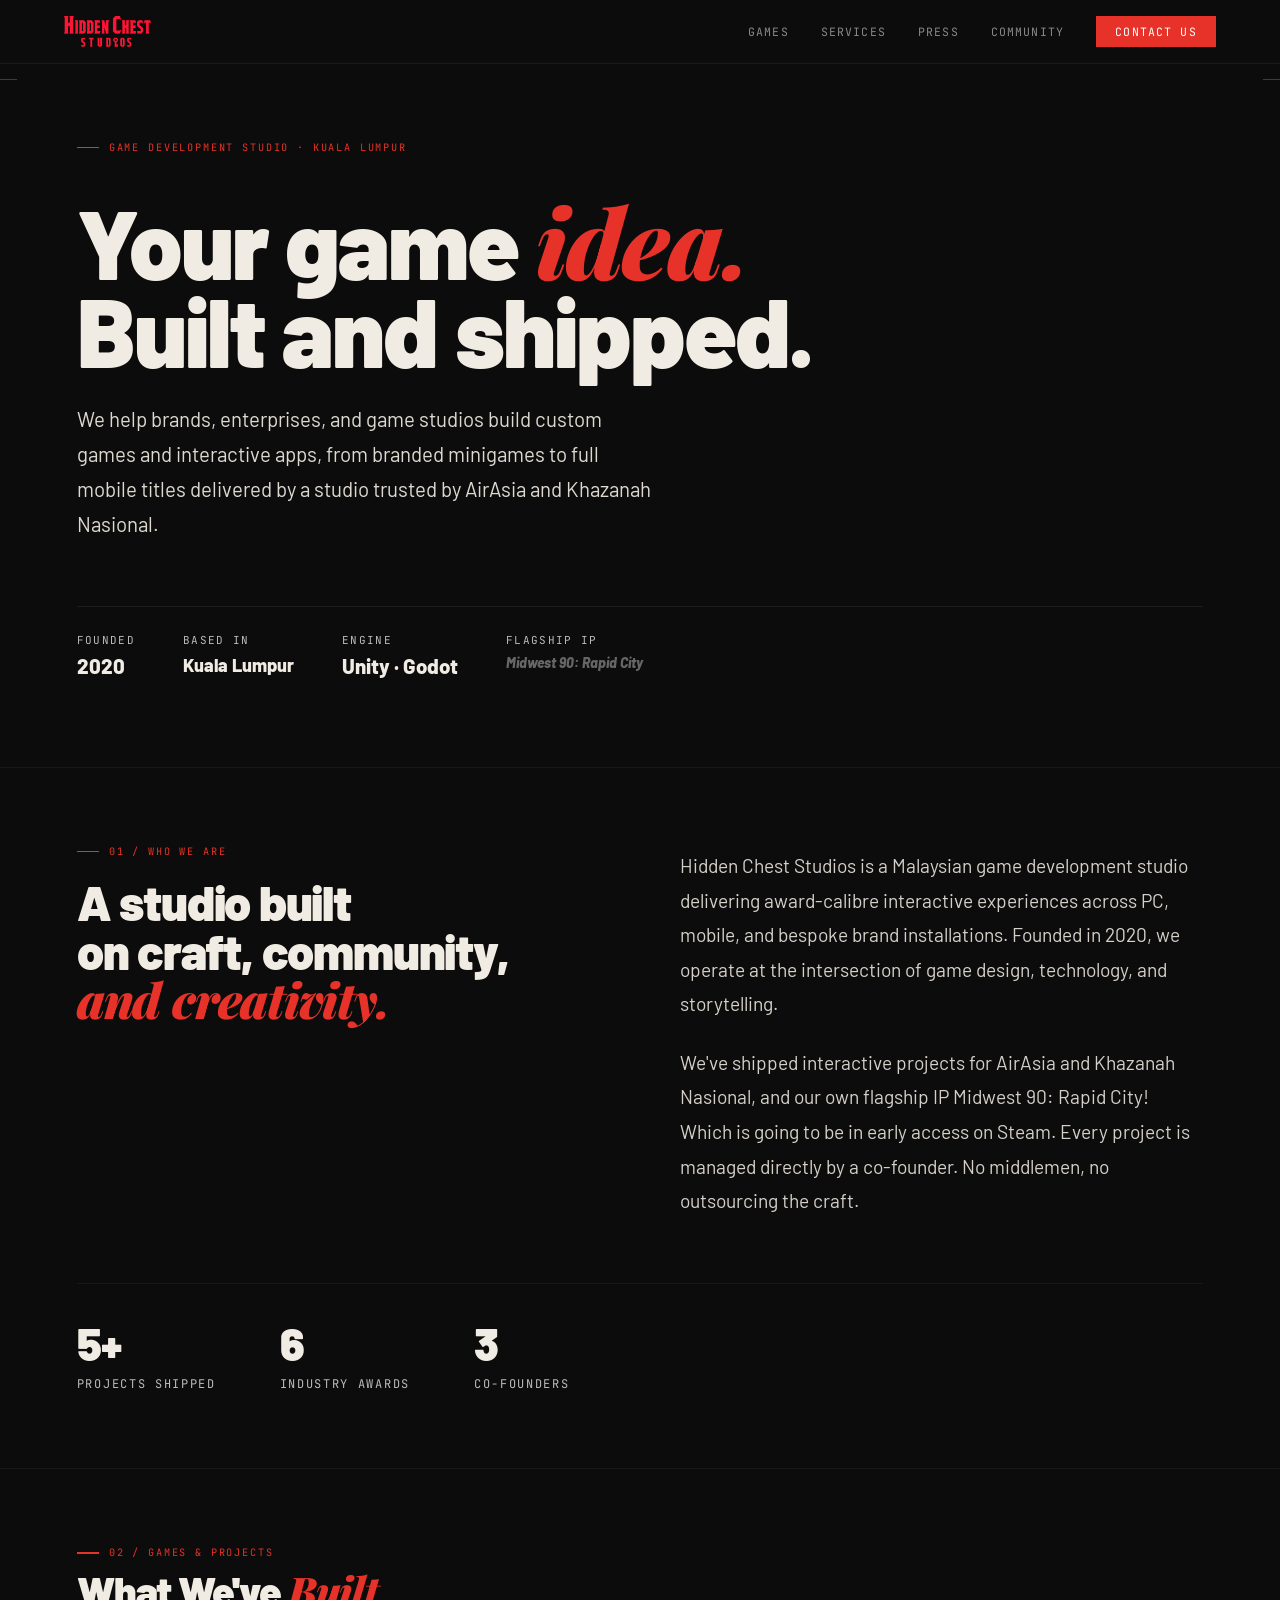
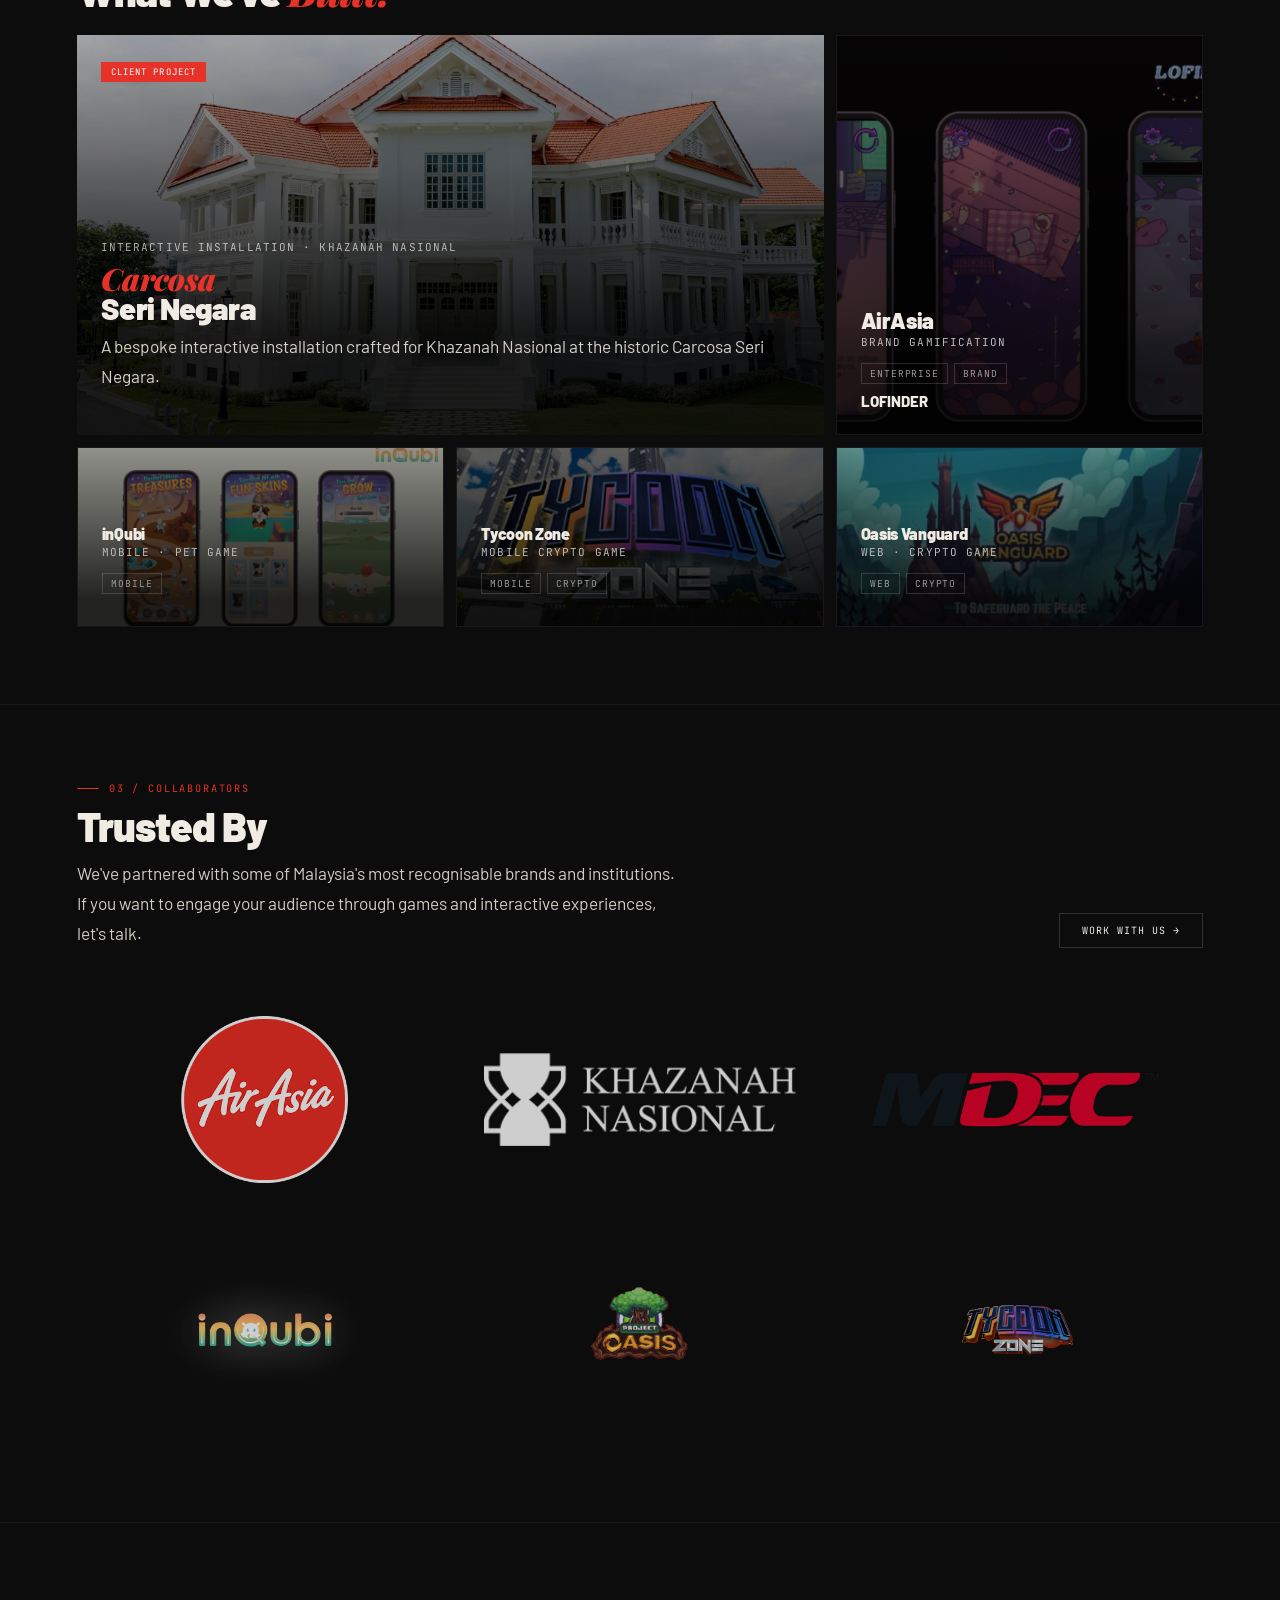
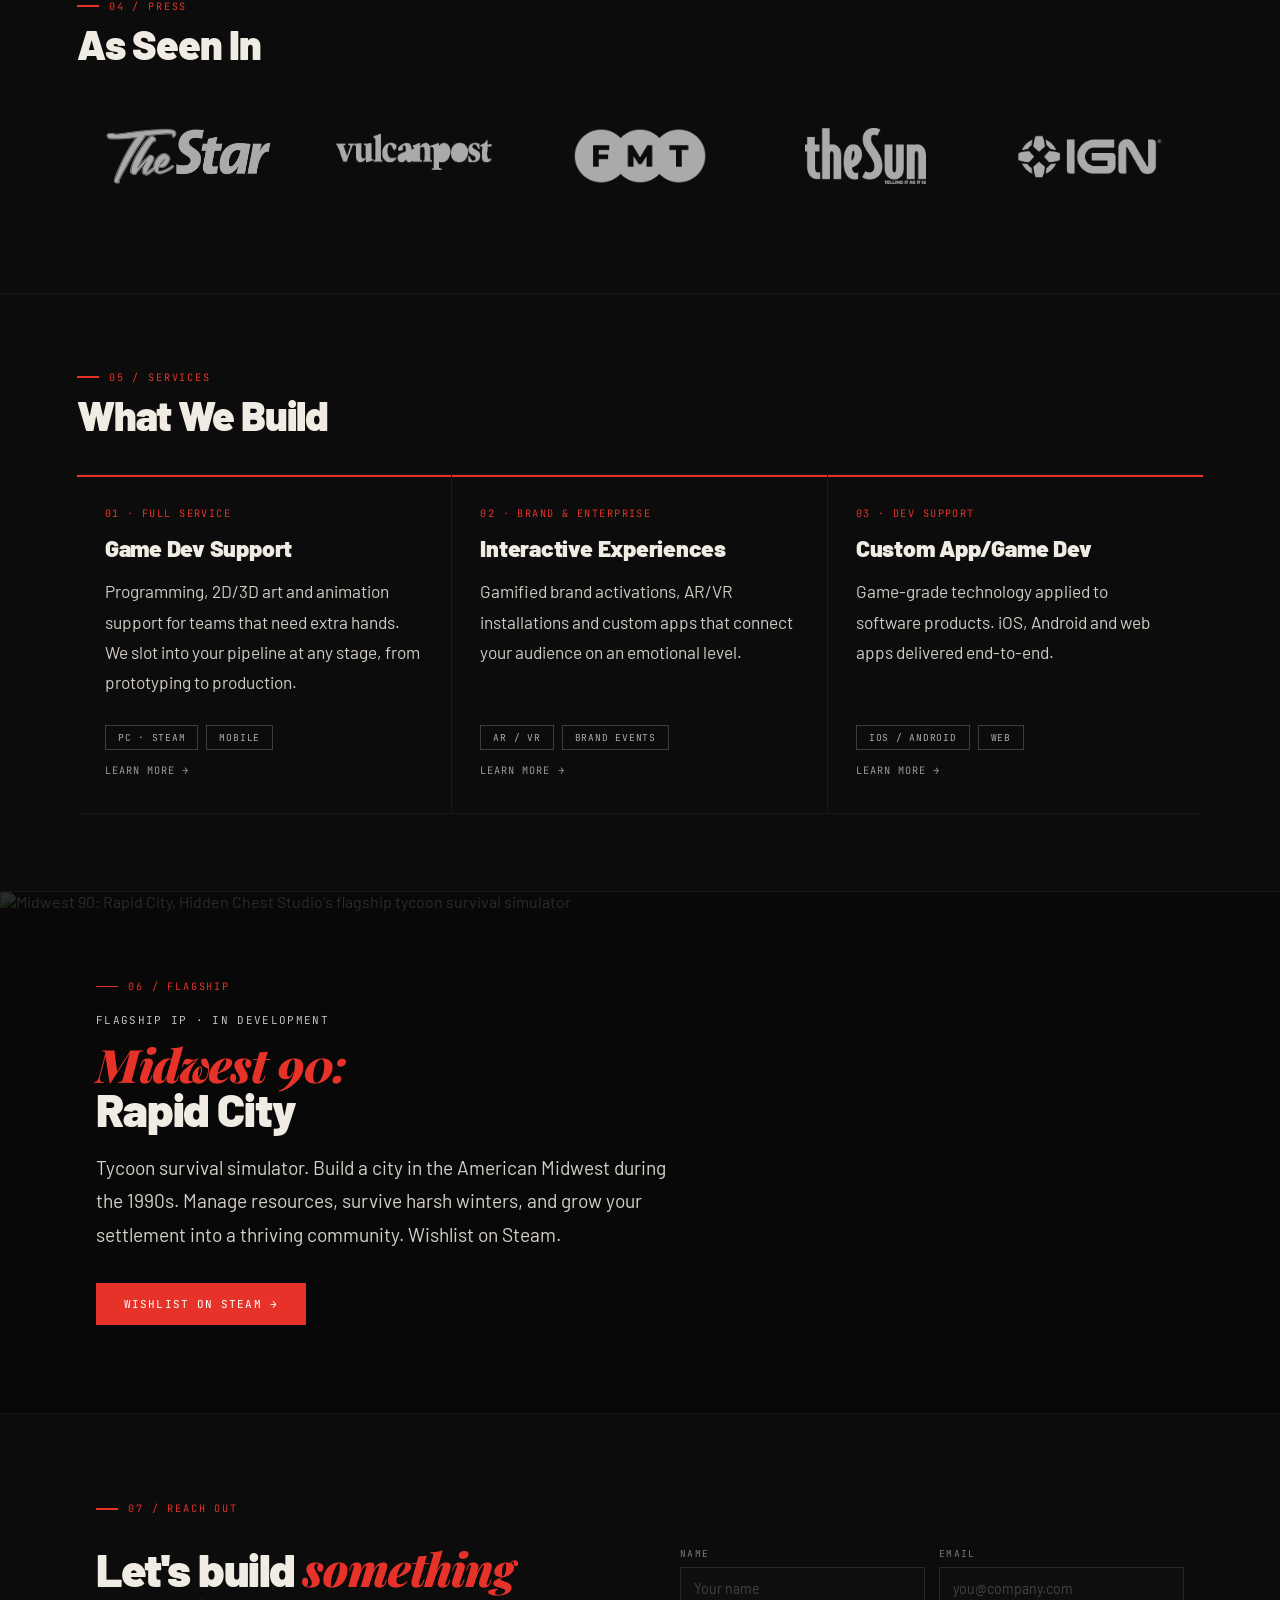
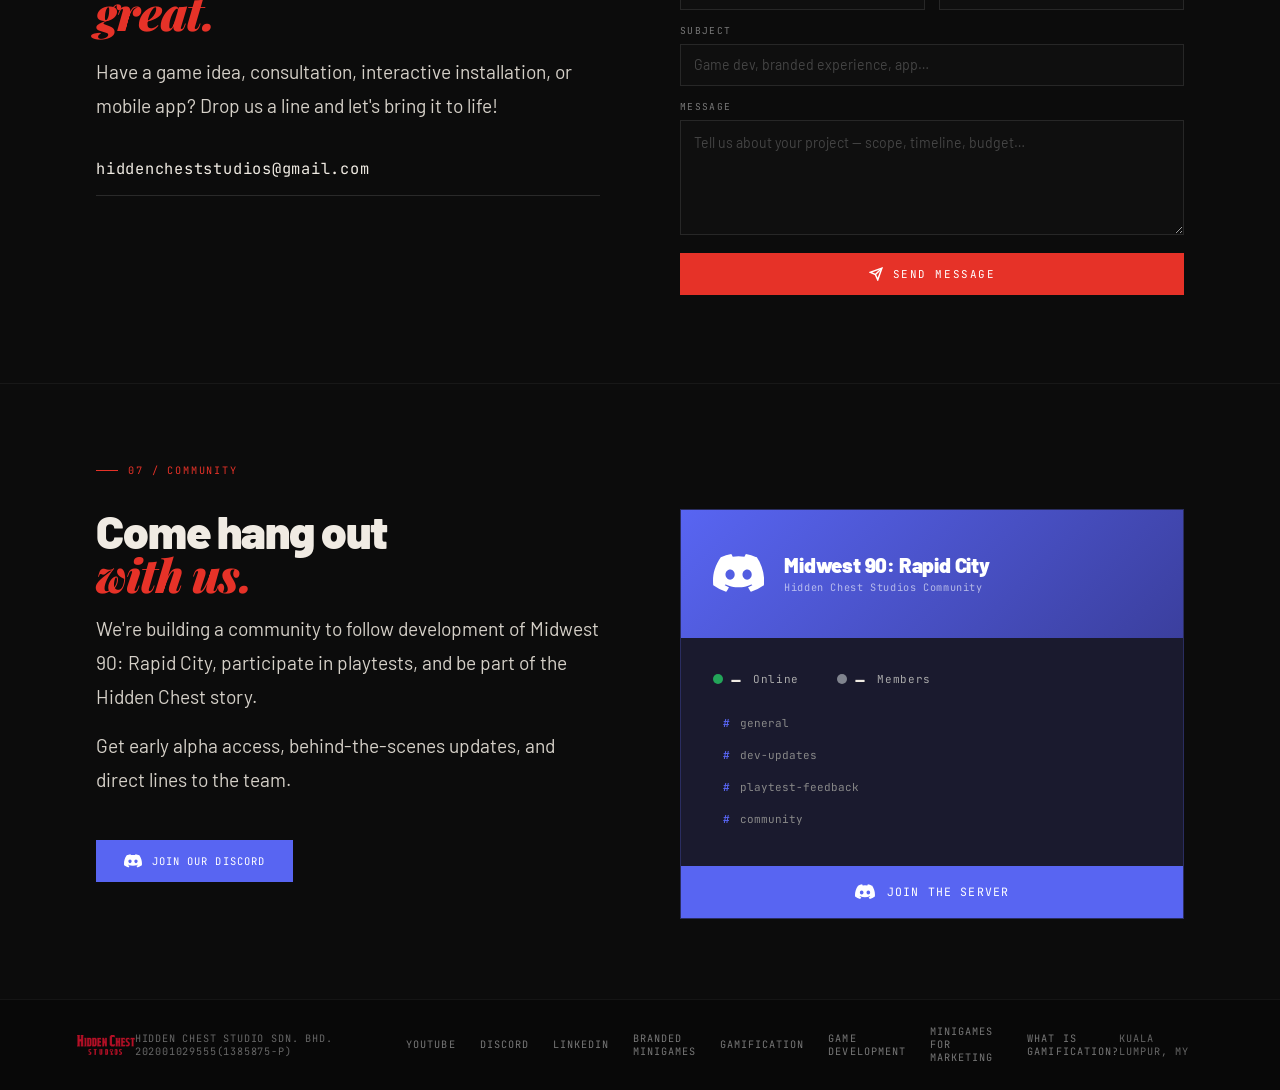
==== commit 6a1dfcac: "Add LinkedIn URL to footer socials, content.json, and Organization sameAs" ====
--- a/index.html
+++ b/index.html
@@ -53,7 +53,8 @@
     },
     "sameAs": [
       "https://discord.gg/H64hNB6gzt",
-      "https://store.steampowered.com/app/1818480/Midwest_90_Rapid_City/"
+      "https://store.steampowered.com/app/1818480/Midwest_90_Rapid_City/",
+      "https://www.linkedin.com/company/hidden-chest-studio/"
     ]
   }
   </script>
@@ -664,6 +665,7 @@
     <div class="footer-links">
       <a id="footer-youtube" href="https://www.youtube.com/@hiddencheststudios" target="_blank" rel="noopener noreferrer" class="footer-link">YouTube</a>
       <a id="footer-discord" href="https://discord.gg/H64hNB6gzt" target="_blank" rel="noopener noreferrer" class="footer-link">Discord</a>
+      <a id="footer-linkedin" href="https://www.linkedin.com/company/hidden-chest-studio/" target="_blank" rel="noopener noreferrer" class="footer-link">LinkedIn</a>
       <a href="services/branded-minigames.html" class="footer-link">Branded Minigames</a>
       <a href="services/gamification.html" class="footer-link">Gamification</a>
       <a href="services/game-development.html" class="footer-link">Game Development</a>
@@ -832,6 +834,8 @@
     }
     var ytEl = document.getElementById('footer-youtube');
     if (ytEl && c.youtubeLink) ytEl.href = c.youtubeLink;
+    var liEl = document.getElementById('footer-linkedin');
+    if (liEl && c.linkedinLink) liEl.href = c.linkedinLink;
 
   })
   .catch(function() { /* fail silently — page uses HTML defaults */ });
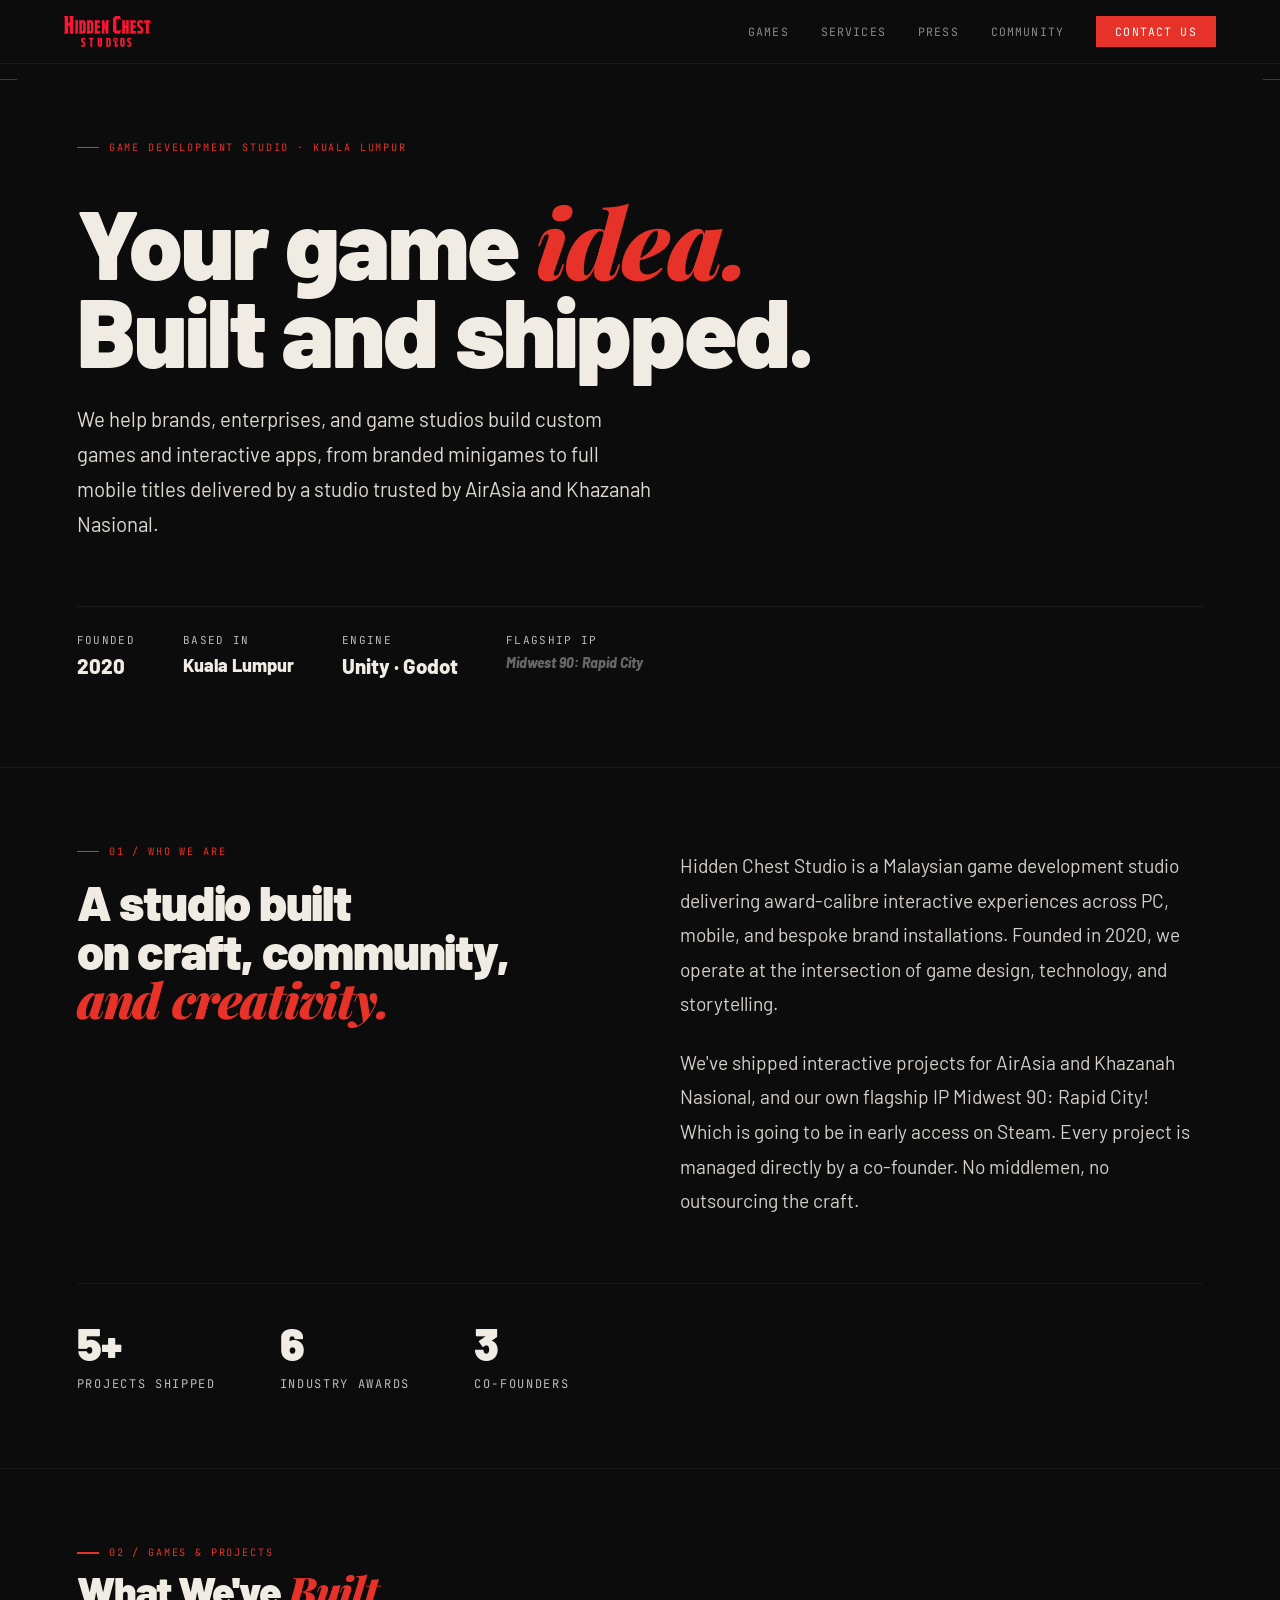
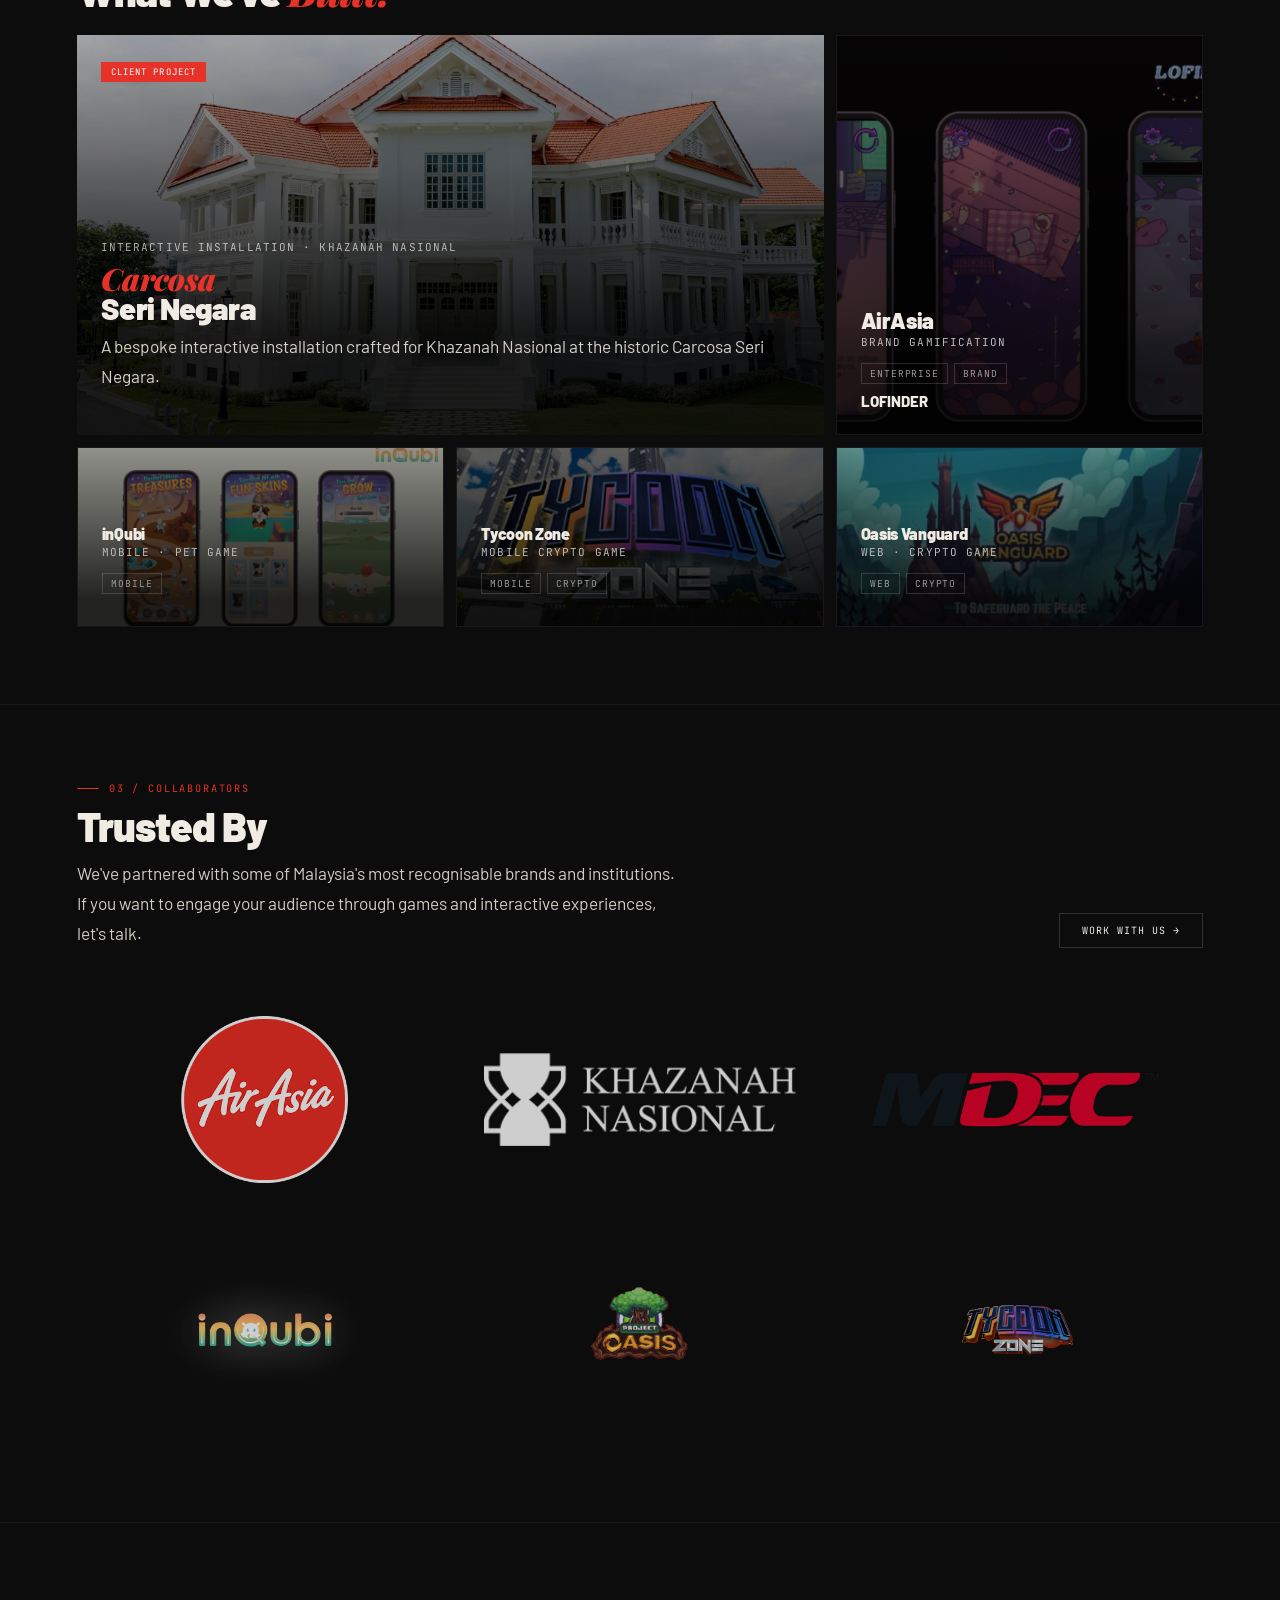
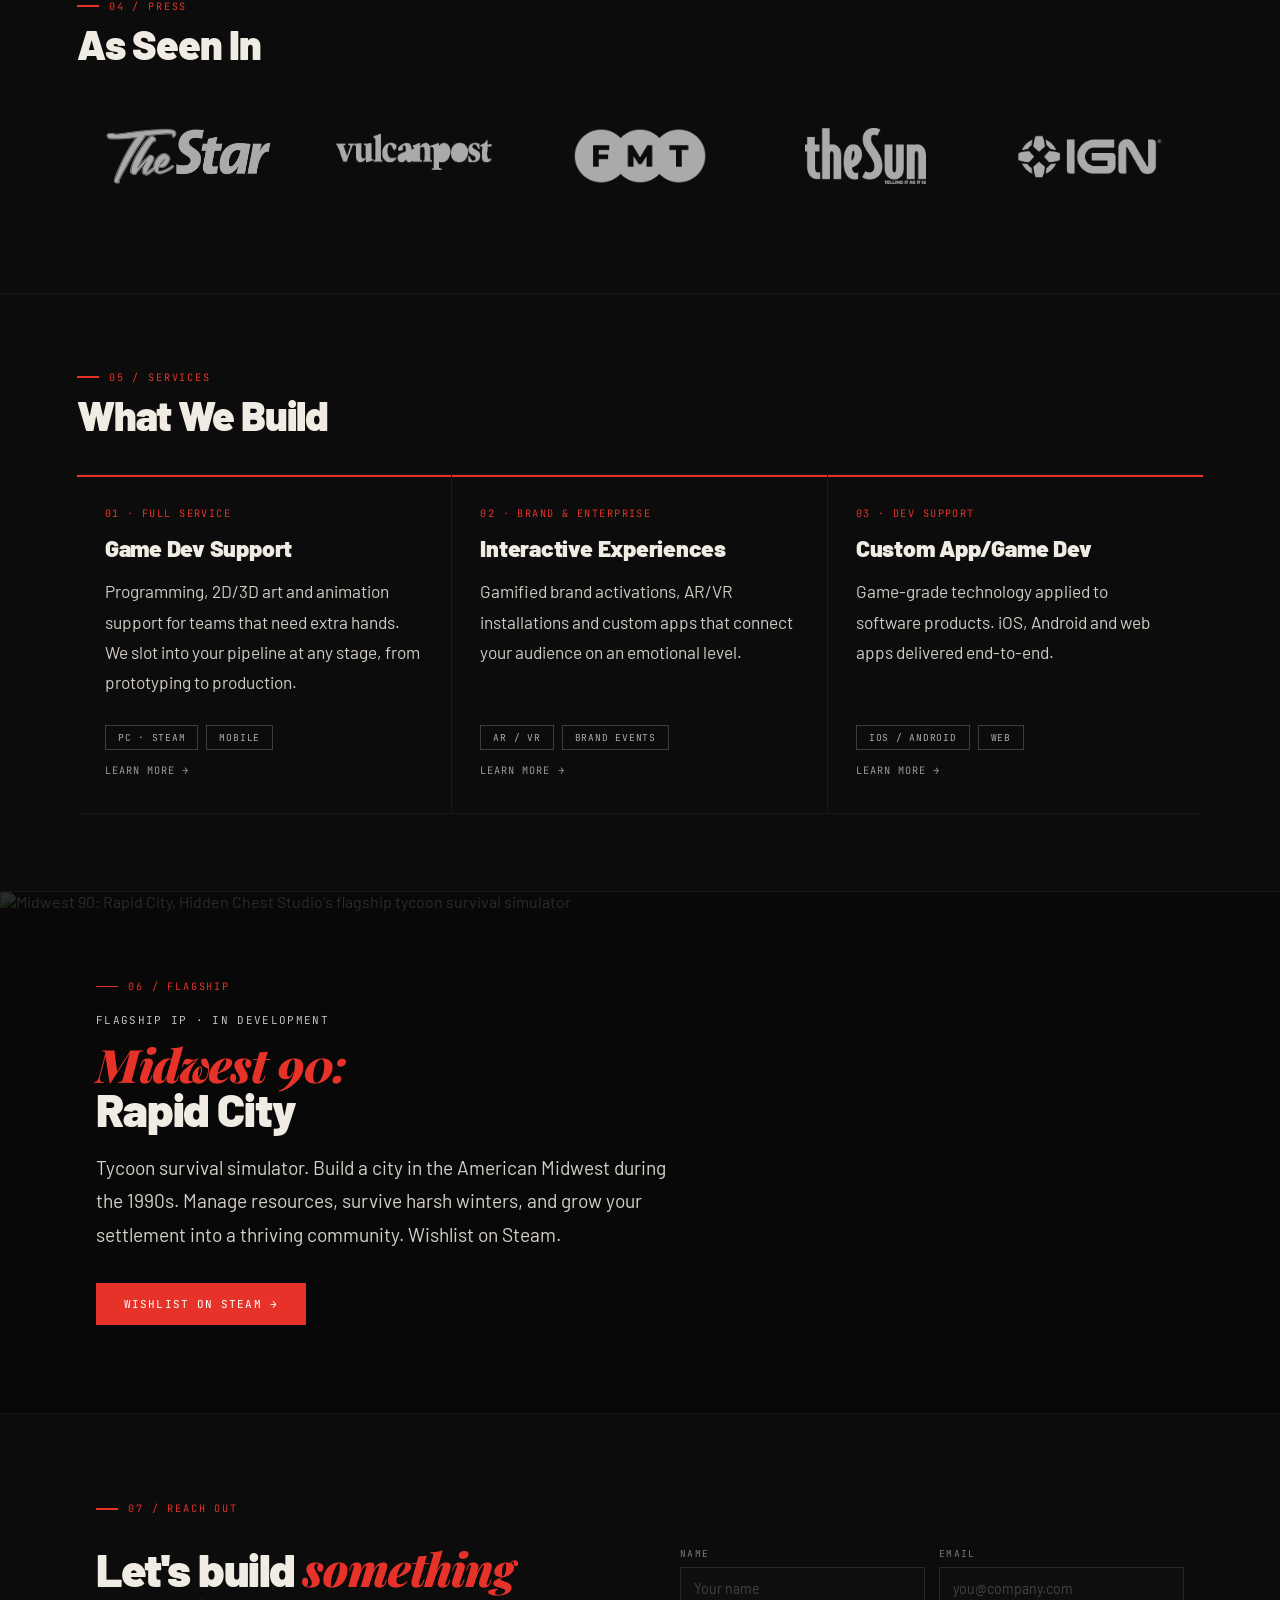
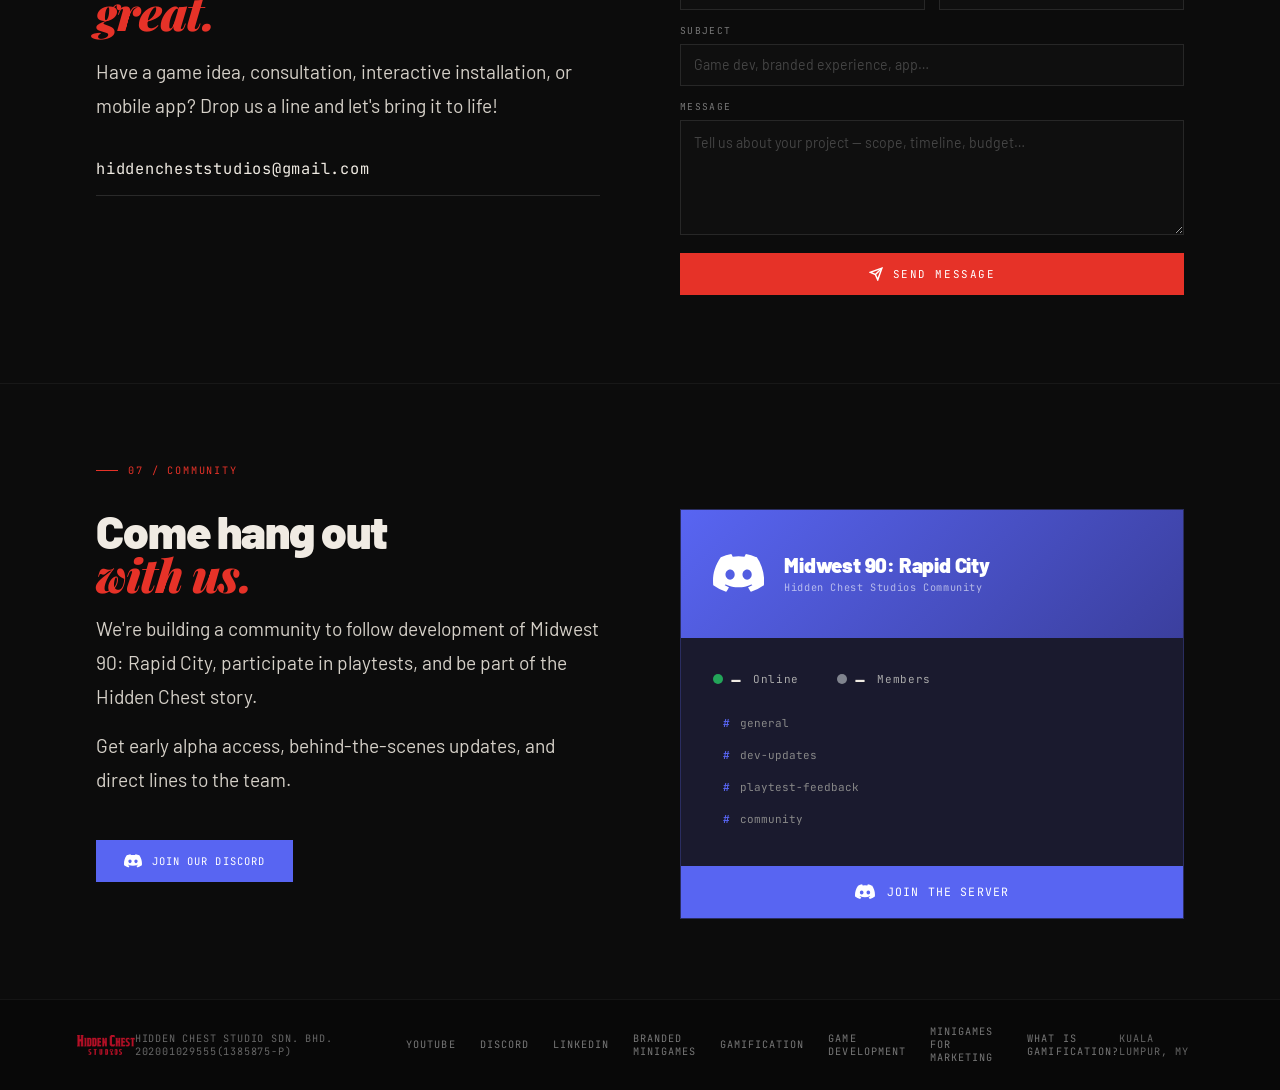
==== commit 14bd05cc: "AI discoverability: crawler allowlist, llms.txt, schema additions, press-claim corrections" ====
--- a/index.html
+++ b/index.html
@@ -3,6 +3,7 @@
 <head>
   <meta charset="UTF-8">
   <meta name="viewport" content="width=device-width, initial-scale=1.0">
+  <meta name="google-site-verification" content="U2-b2zrXGdsEjj_PH_ZaXINrI1vg-6rZN1ic8oOp0Jw" />
   <title>Hidden Chest Studio | Game Development Studio, Kuala Lumpur</title>
   <meta name="description" content="Malaysian game development studio in Kuala Lumpur building custom games, branded minigames, and interactive experiences for AirAsia and Khazanah Nasional.">
   <meta name="robots" content="index, follow">
@@ -54,7 +55,16 @@
     "sameAs": [
       "https://discord.gg/H64hNB6gzt",
       "https://store.steampowered.com/app/1818480/Midwest_90_Rapid_City/",
-      "https://www.linkedin.com/company/hidden-chest-studio/"
+      "https://www.linkedin.com/company/hidden-chest-studio/",
+      "https://www.youtube.com/@hiddencheststudios"
+    ],
+    "areaServed": "Malaysia",
+    "knowsAbout": [
+      "Game Development",
+      "Gamification",
+      "Branded Minigames",
+      "Interactive Installations",
+      "Mobile Game Development"
     ]
   }
   </script>
@@ -379,7 +389,7 @@
         <h2 id="about-h2">A studio built<br>on craft, community,<br><em>and creativity.</em></h2>
       </div>
       <div class="about-right">
-        <p class="about-p" id="about-p1">Hidden Chest Studios is a Malaysian game development studio delivering award-calibre interactive experiences across PC, mobile, and bespoke brand installations. Founded in 2020, we operate at the intersection of game design, technology, and storytelling.</p>
+        <p class="about-p" id="about-p1">Hidden Chest Studio is a Malaysian game development studio delivering award-calibre interactive experiences across PC, mobile, and bespoke brand installations. Founded in 2020, we operate at the intersection of game design, technology, and storytelling.</p>
         <p class="about-p" id="about-p2">We've shipped interactive projects for AirAsia and Khazanah Nasional, and our own flagship IP Midwest 90: Rapid City! Which is going to be in early access on Steam. Every project is managed directly by a co-founder. No middlemen, no outsourcing the craft.</p>
       </div>
     </div>
